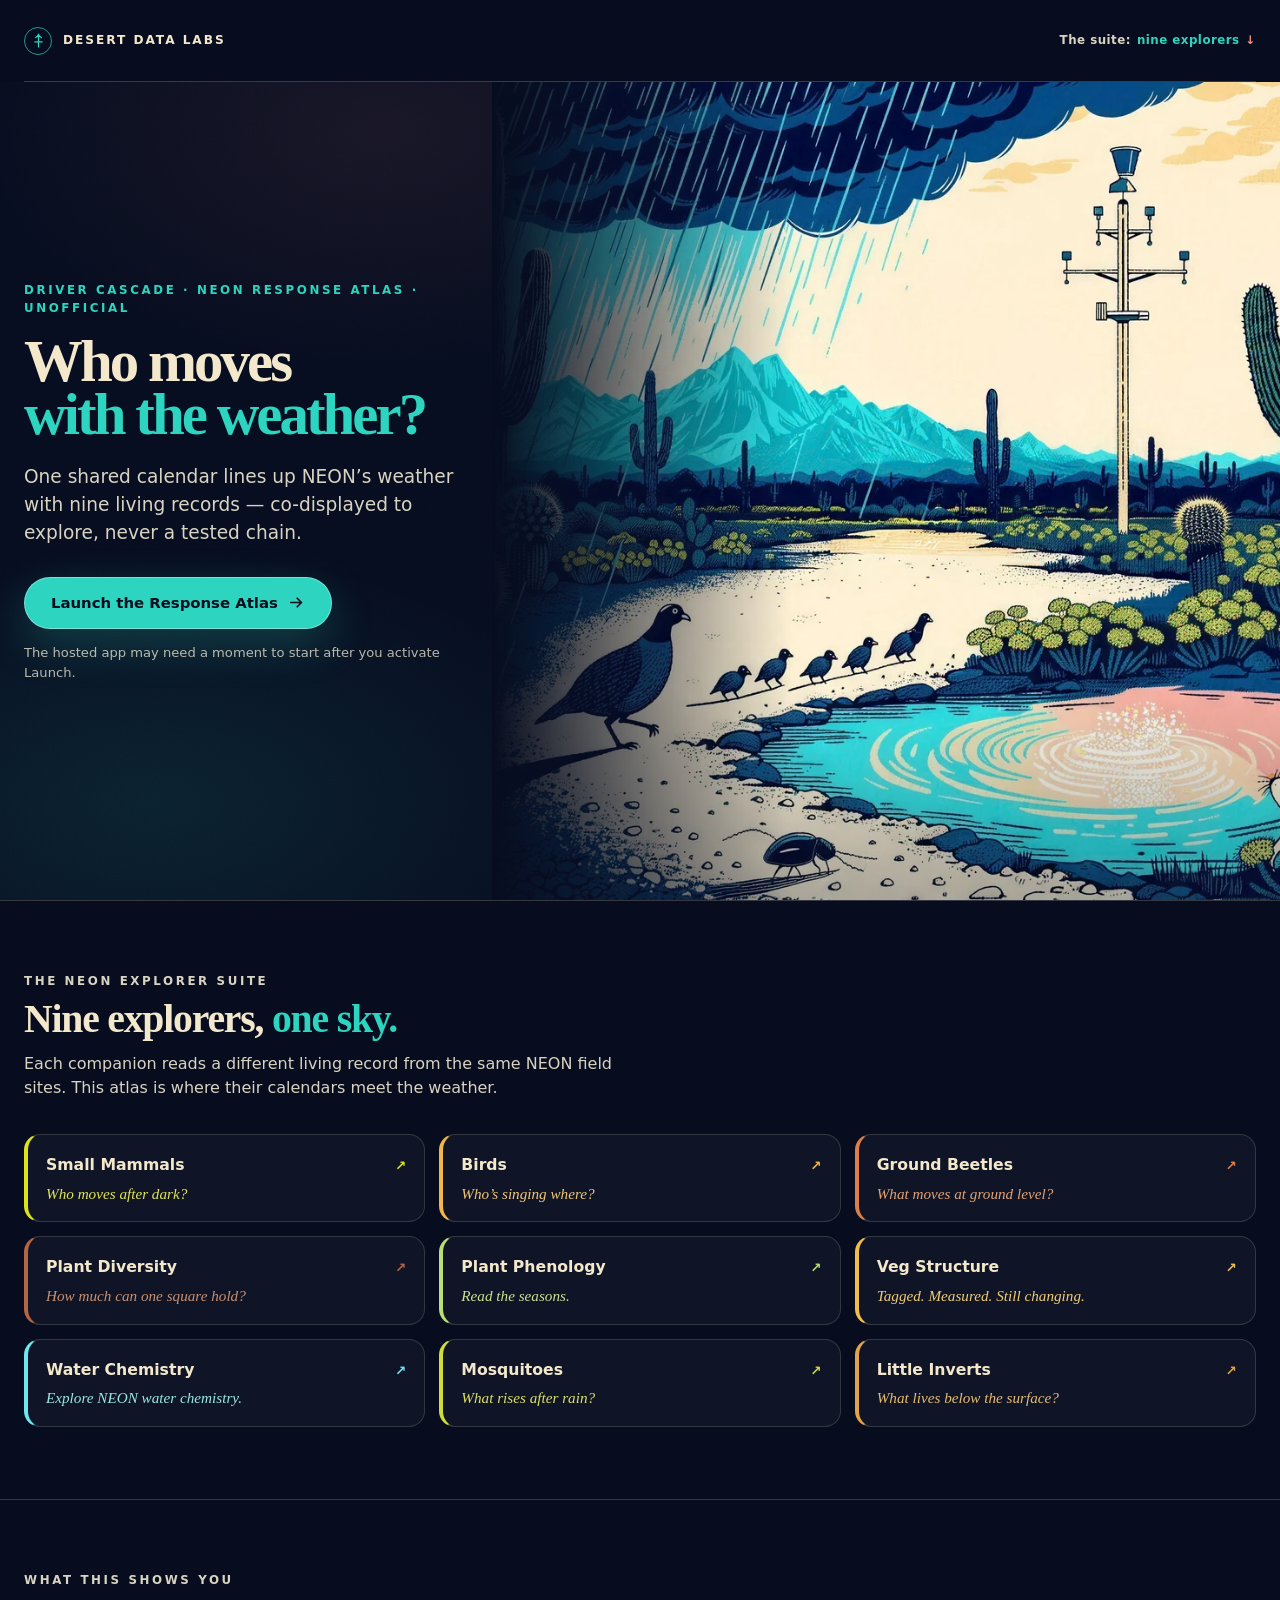
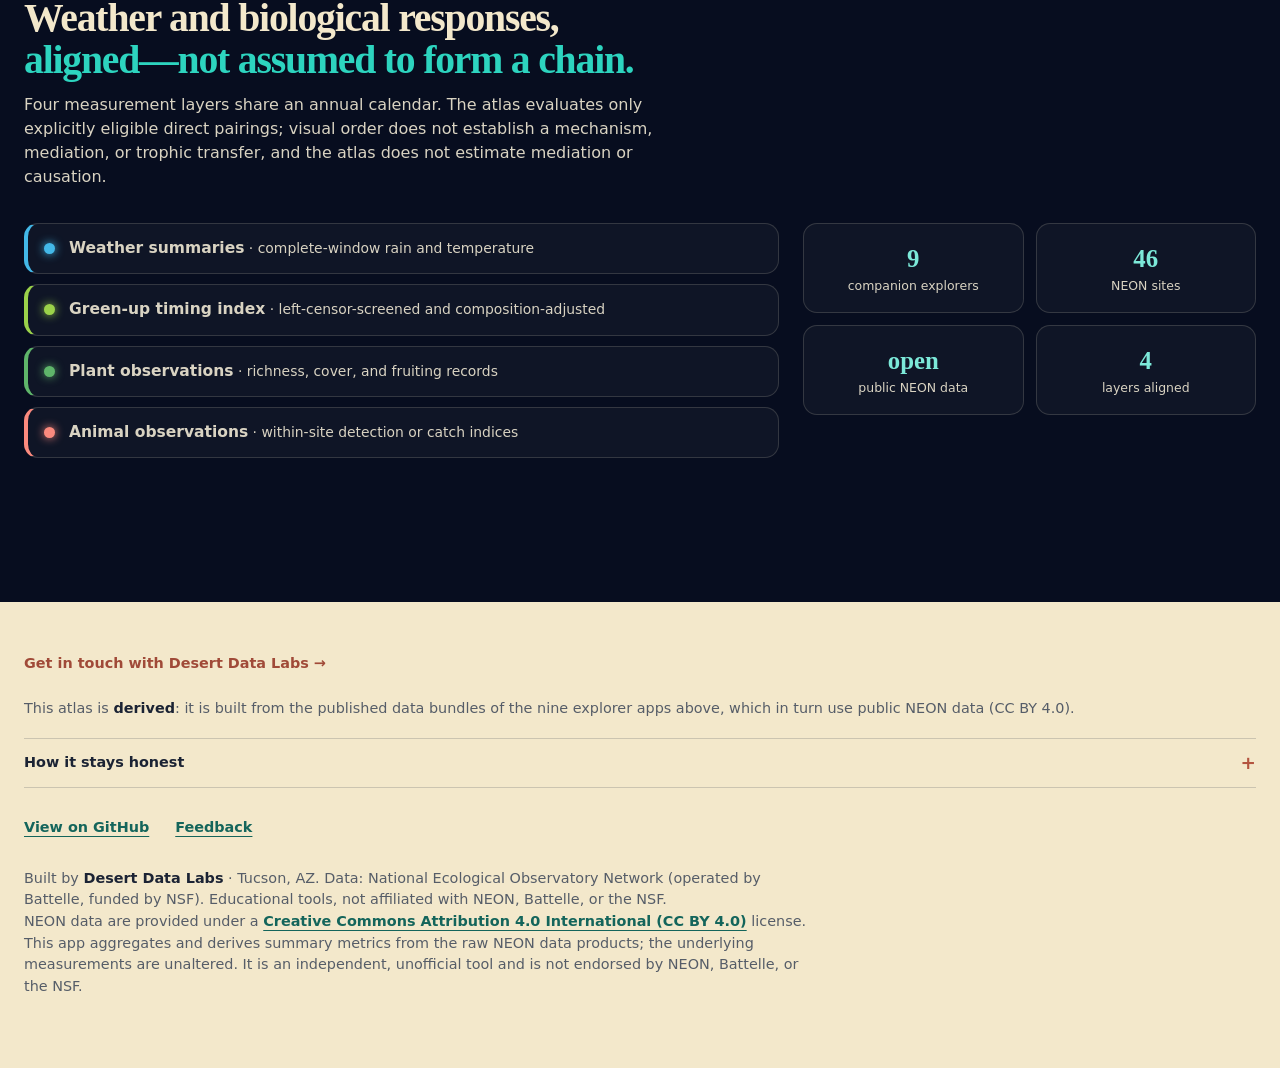
==== docs/index.html @ 60e5a397 "feat: redesign Driver cover in the suite living-poster language The 2026-08-06 suite pass moved all " ====
<!DOCTYPE html>
<html lang="en">

<head>
  <meta charset="utf-8" />
  <meta name="viewport" content="width=device-width, initial-scale=1, viewport-fit=cover" />
  <title>NEON Cross-Product Response Atlas · Desert Data Labs</title>
  <meta name="description"
    content="Align climate and biological records at NEON sites, inspect coverage and uncertainty, and screen selected build-locked direct associations. The displayed layers are not a tested trophic chain." />
  <meta name="theme-color" content="#070d1f" />
  <link rel="canonical" href="https://tgilbert14.github.io/NEON-Driver-Cascade/" />
  <link rel="icon"
    href="data:image/svg+xml,%3Csvg xmlns='http://www.w3.org/2000/svg' viewBox='0 0 64 64'%3E%3Crect width='64' height='64' rx='14' fill='%23070d1f'/%3E%3Cg fill='none' stroke='%232dd4bf' stroke-width='4.6' stroke-linecap='round' stroke-linejoin='round'%3E%3Cpath d='M32 12v40'/%3E%3Cpath d='M22 25l10-10 10 10'/%3E%3Cpath d='M19 41h26'/%3E%3C/g%3E%3C/svg%3E" />

  <meta property="og:type" content="website" />
  <meta property="og:url" content="https://tgilbert14.github.io/NEON-Driver-Cascade/" />
  <meta property="og:title" content="NEON Cross-Product Response Atlas · Desert Data Labs" />
  <meta property="og:description"
    content="Align climate and biological records at NEON sites and screen selected direct associations with explicit coverage, uncertainty, and sensitivity checks. The layers are not a tested chain." />
  <meta property="og:image" content="https://tgilbert14.github.io/NEON-Driver-Cascade/assets/cascade-og.png" />
  <meta property="og:image:secure_url" content="https://tgilbert14.github.io/NEON-Driver-Cascade/assets/cascade-og.png" />
  <meta property="og:image:type" content="image/png" />
  <meta property="og:image:width" content="1200" />
  <meta property="og:image:height" content="630" />
  <meta property="og:image:alt"
    content="Vintage screen-print of a desert monsoon: storm and rain on the left, quail at a fresh rain pool beneath saguaros and a research instrument tower on the right." />
  <meta name="twitter:card" content="summary_large_image" />
  <meta name="twitter:title" content="NEON Cross-Product Response Atlas · Desert Data Labs" />
  <meta name="twitter:description"
    content="Align NEON climate and biological records and inspect selected direct associations. The displayed layers are not a tested trophic chain." />
  <meta name="twitter:image" content="https://tgilbert14.github.io/NEON-Driver-Cascade/assets/cascade-og.png" />
  <meta name="twitter:image:alt"
    content="Vintage screen-print of a desert monsoon: storm and rain on the left, quail at a fresh rain pool beneath saguaros and a research instrument tower on the right." />

  <link rel="preload" as="image" type="image/webp"
    imagesrcset="assets/cascade-living-poster-840.webp 840w, assets/cascade-living-poster.webp 1672w"
    imagesizes="(max-width: 700px) 100vw, 66vw" fetchpriority="high" />

  <style>
    :root {
      --night: #070d1f;
      --teal: #2dd4bf;
      --teal-soft: #7ce9d9;
      --ember: #fb8a7e;
      --paper: #f3e8cb;
      --paper-dim: #d9d3c2;
      --ink: #1b2334;
      --ink-dim: #565d68;
      --line: rgba(243, 232, 203, .2);
      --serif: "Iowan Old Style", "Palatino Linotype", "Book Antiqua", Palatino, Georgia, serif;
      --sans: Aptos, Inter, "Segoe UI", ui-sans-serif, system-ui, -apple-system, BlinkMacSystemFont, sans-serif;
    }

    * { box-sizing: border-box }
    html { background: var(--night); scroll-behavior: smooth }
    body {
      margin: 0; background: var(--night); color: var(--paper);
      font-family: var(--sans); line-height: 1.5; -webkit-font-smoothing: antialiased;
      /* load-bearing: clips the poster art's negative-margin bleed and the mobile
         100vw full-bleed (which can overshoot by the scrollbar width) */
      overflow-x: hidden;
    }
    a { color: inherit }
    img { max-width: 100% }

    .skip-link {
      position: fixed; left: 50%; top: -96px; transform: translateX(-50%); z-index: 100;
      display: inline-flex; align-items: center; min-height: 44px; padding: 0 22px;
      border-radius: 999px; background: var(--paper); color: var(--night);
      font-weight: 850; text-decoration: none; transition: top .18s ease;
    }
    .skip-link:focus { top: 12px; outline: 3px solid var(--teal); outline-offset: 3px }

    .measure { width: min(1440px, calc(100% - 48px)); margin: 0 auto }

    /* ---------- top bar ---------- */
    .topline {
      display: flex; align-items: center; justify-content: space-between; gap: 16px;
      min-height: 82px; border-bottom: 1px solid var(--line);
    }
    .brand { display: inline-flex; align-items: center; gap: 11px; text-decoration: none }
    .brand-mark {
      display: grid; place-items: center; width: 28px; height: 28px; border-radius: 50%;
      border: 1px solid rgba(45, 212, 191, .68); color: var(--teal);
    }
    .brand-mark svg { width: 17px; height: 17px }
    .brand b {
      font-size: .76rem; font-weight: 850; letter-spacing: .16em;
      text-transform: uppercase; color: var(--paper);
    }
    .suite-jump {
      display: inline-flex; align-items: center; gap: 6px; min-height: 44px;
      font-size: .74rem; font-weight: 700; letter-spacing: .04em;
      color: var(--paper-dim); text-decoration: none;
    }
    .suite-jump strong { color: var(--teal); font-weight: 850 }
    .suite-jump .arr { color: var(--ember) }
    .suite-jump:hover strong { color: var(--teal-soft) }

    /* ---------- poster hero ---------- */
    .poster { position: relative; isolation: isolate }
    .poster::before {
      content: ""; position: absolute; inset: 0; z-index: -2; pointer-events: none;
      background:
        radial-gradient(52% 44% at 12% 88%, rgba(45, 212, 191, .1), transparent 70%),
        radial-gradient(44% 40% at 30% 6%, rgba(251, 138, 126, .07), transparent 72%),
        var(--night);
    }
    .poster::after {
      content: ""; position: absolute; inset: 0; z-index: -1; pointer-events: none;
      opacity: .16; mix-blend-mode: soft-light;
      background-image: url("data:image/svg+xml,%3Csvg xmlns='http://www.w3.org/2000/svg' width='240' height='240'%3E%3Cfilter id='g'%3E%3CfeTurbulence type='fractalNoise' baseFrequency='.9' numOctaves='2'/%3E%3C/filter%3E%3Crect width='240' height='240' filter='url(%23g)'/%3E%3C/svg%3E");
    }
    .poster-grid {
      display: grid; grid-template-columns: minmax(340px, .82fr) minmax(0, 1.34fr);
      align-items: center; min-height: calc(100vh - 82px); min-height: calc(100svh - 82px);
    }
    .poster-copy {
      position: relative; z-index: 1;
      max-width: 560px; padding: 54px max(20px, 2vw) 72px 0;
    }
    .kicker {
      margin: 0 0 18px; font-size: .74rem; font-weight: 800; letter-spacing: .22em;
      text-transform: uppercase; color: var(--teal);
    }
    h1 {
      margin: 0 0 22px; font-family: var(--serif); font-weight: 700;
      font-size: clamp(2.9rem, 4.6vw, 4.35rem); line-height: .9; letter-spacing: -.05em;
      color: var(--paper);
    }
    h1 span, h1 em { display: block }
    h1 em { font-style: normal; font-weight: 600; color: var(--teal) }
    .lead {
      margin: 0 0 30px; max-width: 40ch; font-size: clamp(1.02rem, 1.5vw, 1.16rem);
      color: var(--paper-dim);
    }
    .button {
      display: inline-flex; align-items: center; gap: 10px; min-height: 52px; padding: 0 26px;
      border-radius: 999px; background: var(--teal); color: var(--night);
      font-size: .93rem; font-weight: 850; text-decoration: none;
      border: 1px solid rgba(255, 255, 255, .34);
      box-shadow: 0 15px 44px rgba(45, 212, 191, .22);
      transition: background .2s ease, box-shadow .2s ease, transform .2s ease;
    }
    .button:hover {
      background: var(--teal-soft); transform: translateY(-2px);
      box-shadow: 0 19px 52px rgba(45, 212, 191, .3);
    }
    .button svg { width: 17px; height: 17px }
    .warm { margin: 14px 0 0; font-size: .82rem; color: var(--paper-dim); opacity: .85 }

    .poster-art {
      position: relative; align-self: stretch;
      /* bleed to the true viewport edge: the gutter is max(24px, (100vw - 1440px)/2) */
      margin: 0 min(-24px, calc((1440px - 100vw) / 2)) 0 0;
    }
    .poster-art img {
      display: block; width: 100%; height: 100%;
      min-height: calc(100vh - 82px); min-height: calc(100svh - 82px);
      object-fit: cover; object-position: 63% 50%;
      filter: saturate(.98) contrast(1.03);
    }
    .poster-art::before {
      content: ""; position: absolute; inset: 0; z-index: 1; pointer-events: none;
      background:
        linear-gradient(90deg, var(--night) 0%, rgba(7, 13, 31, .74) 10%, transparent 38%),
        linear-gradient(0deg, rgba(7, 13, 31, .34), transparent 26%);
    }

    /* ---------- shared section chrome ---------- */
    .band { padding: 72px 0 }
    .band-head { max-width: 700px; margin-bottom: 34px }
    h2 {
      margin: .45rem 0 12px; font-family: var(--serif); font-weight: 700;
      font-size: clamp(1.7rem, 3.1vw, 2.5rem); line-height: 1.06; letter-spacing: -.03em;
      text-wrap: balance;
    }
    h2 em { font-style: normal; color: var(--teal) }
    .band-head p { margin: 0; color: var(--paper-dim); max-width: 62ch }

    /* ---------- the nine explorers ---------- */
    .suite { border-top: 1px solid var(--line) }
    .suite-grid {
      list-style: none; margin: 0; padding: 0;
      display: grid; grid-template-columns: repeat(3, 1fr); gap: 14px;
    }
    @media (max-width: 900px) {
      .suite-grid { grid-template-columns: repeat(2, 1fr) }
      .suite-grid li:last-child { grid-column: 1 / -1 }
    }
    @media (max-width: 560px) {
      .suite-grid { grid-template-columns: 1fr }
      .suite-grid li:last-child { grid-column: auto }
    }
    .exp {
      position: relative; display: flex; flex-direction: column; gap: 6px; min-height: 44px;
      padding: 18px 18px 16px; border-radius: 16px; text-decoration: none;
      background: rgba(255, 255, 255, .035);
      border: 1px solid rgba(243, 232, 203, .16); border-left: 4px solid var(--hc);
      transition: transform .2s ease, border-color .2s ease, background .2s ease;
    }
    .exp:hover { transform: translateY(-2px); border-color: var(--hc); background: rgba(255, 255, 255, .06) }
    .exp .name {
      display: flex; align-items: baseline; justify-content: space-between; gap: 8px;
      font-weight: 800; font-size: .98rem; color: var(--paper);
    }
    .exp .name .arr { color: var(--hc); font-size: .85em }
    .exp .ask { font-family: var(--serif); font-style: italic; font-size: .95rem; color: var(--paper-dim) }
    @supports (color: color-mix(in srgb, red 50%, white)) {
      .exp .ask { color: color-mix(in srgb, var(--hc) 68%, #f3e8cb) }
    }

    /* ---------- aligned layers ---------- */
    .layers { border-top: 1px solid var(--line) }
    .layers-cols {
      display: grid; grid-template-columns: minmax(0, 1.25fr) minmax(260px, .75fr);
      gap: 24px; align-items: start;
    }
    @media (max-width: 900px) { .layers-cols { grid-template-columns: 1fr } }
    .flow { display: grid; gap: 10px }
    .rung {
      display: flex; align-items: center; gap: 14px; min-height: 44px; padding: 13px 16px;
      border-radius: 14px; background: rgba(255, 255, 255, .035);
      border: 1px solid rgba(243, 232, 203, .16); border-left: 4px solid var(--lc);
    }
    .rung .dot {
      flex: 0 0 auto; width: 11px; height: 11px; border-radius: 50%;
      background: var(--lc); box-shadow: 0 0 10px var(--lc);
    }
    .rung b { font-size: .97rem } .rung span { color: var(--paper-dim); font-size: .87rem }
    /* canonical layer hues from the deployed atlas — keep in sync with the app */
    .r1 { --lc: #43b8e8 } .r2 { --lc: #9bd24a } .r3 { --lc: #5fb56a } .r4 { --lc: #fb8a7e }

    .stats { display: grid; grid-template-columns: repeat(2, 1fr); gap: 12px }
    .stat {
      padding: 16px 12px; text-align: center; border-radius: 14px;
      background: rgba(255, 255, 255, .035); border: 1px solid rgba(243, 232, 203, .16);
    }
    .stat .n { font-family: var(--serif); font-weight: 700; font-size: 1.55rem; color: var(--teal-soft) }
    .stat .l { font-size: .78rem; color: var(--paper-dim) }

    /* ---------- paper footer ---------- */
    .paper-foot { margin-top: 72px; background: var(--paper); color: var(--ink-dim); font-size: .9rem }
    .paper-foot .measure { padding: 40px 0 56px }
    .paper-foot b, .paper-foot strong { color: var(--ink) }
    .paper-foot a { color: #14655b; font-weight: 750; text-underline-offset: 4px }
    .paper-foot a.foot-cta {
      display: inline-flex; align-items: center; min-height: 44px; margin-bottom: 6px;
      font-weight: 800; text-decoration: none; color: #a04a38;
    }
    .honesty { margin: 18px 0; border-top: 1px solid rgba(27, 35, 52, .18); border-bottom: 1px solid rgba(27, 35, 52, .18) }
    .honesty summary {
      display: flex; align-items: center; justify-content: space-between; gap: 1rem;
      min-height: 48px; padding: 6px 0; cursor: pointer; list-style: none;
      font-weight: 850; color: var(--ink);
    }
    .honesty summary::-webkit-details-marker { display: none }
    .honesty summary::after { content: "+"; font-weight: 800; font-size: 1.15rem; color: #b3543f }
    .honesty[open] summary::after { content: "\2212" }
    .honesty .hbody { padding: 0 0 16px; max-width: 76ch }
    .foot-links { display: flex; flex-wrap: wrap; gap: 8px 26px; margin: 14px 0 18px }
    .foot-links a { display: inline-flex; align-items: center; min-height: 44px }
    .colophon { max-width: 86ch }
    .colophon a { display: inline-block; padding-block: 10px; margin-block: -10px }

    /* ---------- focus ---------- */
    :is(a, summary, .button):focus-visible { outline: 3px solid var(--teal); outline-offset: 4px }
    .paper-foot :is(a, summary):focus-visible { outline-color: var(--ink) }

    /* ---------- responsive ---------- */
    @media (max-width: 960px) {
      .poster-grid { display: flex; flex-direction: column; min-height: 0 }
      .poster-art { order: -1; width: 100vw; margin: 0 0 0 calc(50% - 50vw) }
      .poster-art img { min-height: 0; height: 44vh; height: 44svh; object-position: 62% 56% }
      .poster-art::before {
        background: linear-gradient(0deg, var(--night) 0%, rgba(7, 13, 31, .5) 14%, transparent 44%);
        top: auto; height: 62%; bottom: 0;
      }
      .poster-copy { padding: 6px 0 54px; max-width: none }
      h1 { font-size: clamp(2.8rem, 8.5vw, 4.4rem) }
      .band { padding: 54px 0 }
    }
    @media (max-width: 700px) {
      .jump-pre { display: none }
      h1 { font-size: clamp(2.8rem, 12.5vw, 3.9rem) }
      .button { width: 100%; justify-content: center }
    }
    @media (max-width: 420px) and (max-height: 860px) {
      .poster-art img { height: 36vh; height: 36svh }
      h1 { font-size: clamp(2.4rem, 12.5vw, 3rem) }
    }
    @media (max-width: 340px) { h1 { font-size: 2.25rem } }

    @media (prefers-reduced-motion: reduce) {
      html { scroll-behavior: auto }
      *, *::before, *::after { transition-duration: .01ms !important; animation-duration: .01ms !important }
      .button:hover, .exp:hover { transform: none }
    }
    @media (prefers-contrast: more) {
      .lead, .warm, .band-head p { color: var(--paper) }
      .paper-foot { color: #39404d }
      .paper-foot a.foot-cta { color: #7c3626 }
    }
    @media (forced-colors: active) {
      .button, .exp, .rung, .stat, .brand-mark { border: 2px solid ButtonText; forced-color-adjust: auto }
    }
  </style>
</head>

<body>
  <a class="skip-link" href="#main">Skip to the atlas</a>

  <header class="measure topline">
    <span class="brand">
      <span class="brand-mark" aria-hidden="true">
        <svg viewBox="0 0 24 24" fill="none" stroke="currentColor" stroke-width="1.8" stroke-linecap="round"
          stroke-linejoin="round">
          <path d="M12 3v18M8 8l4-4 4 4M7 14h10" />
        </svg>
      </span>
      <b>Desert Data Labs</b>
    </span>
    <a class="suite-jump" href="#suite"><span class="jump-pre">The suite:</span> <strong>nine explorers</strong>
      <span class="arr" aria-hidden="true">&darr;</span></a>
  </header>

  <main id="main" tabindex="-1">
    <section class="poster">
      <div class="measure poster-grid">
        <div class="poster-copy">
          <p class="kicker">Driver Cascade &middot; NEON Response Atlas &middot; unofficial</p>
          <h1 aria-label="Who moves with the weather?"><span>Who moves</span> <em>with the weather?</em></h1>
          <p class="lead">One shared calendar lines up NEON&rsquo;s weather with nine living records &mdash;
            co-displayed to explore, never a tested chain.</p>
          <a class="button" href="https://019ee1cf-a484-44eb-a181-cd495df24b3b.share.connect.posit.cloud/">
            Launch the Response Atlas
            <svg viewBox="0 0 24 24" fill="none" stroke="currentColor" stroke-width="2.4" stroke-linecap="round"
              stroke-linejoin="round" aria-hidden="true">
              <path d="M4 12h15M13 6l6 6-6 6" />
            </svg>
          </a>
          <p class="warm">The hosted app may need a moment to start after you activate Launch.</p>
        </div>
        <figure class="poster-art">
          <picture>
            <source type="image/webp"
              srcset="assets/cascade-living-poster-840.webp 840w, assets/cascade-living-poster.webp 1672w"
              sizes="(max-width: 700px) 100vw, 66vw" />
            <img src="assets/cascade-living-poster.png" width="1672" height="941" fetchpriority="high"
              decoding="async"
              alt="Vintage screen-print of a desert monsoon: an indigo storm curtain drops teal rain on the left while a Gambel's quail leads its chicks along a wet wash toward a fresh rain pool where a small mouse waits, beneath saguaros and a slender weather-instrument mast in the returning cream-gold light." />
          </picture>
        </figure>
      </div>
    </section>

    <section class="suite band" id="suite" aria-label="The NEON Explorer Suite">
      <div class="measure">
        <div class="band-head">
          <p class="kicker">The NEON Explorer Suite</p>
          <h2>Nine explorers, <em>one sky.</em></h2>
          <p>Each companion reads a different living record from the same NEON field sites. This atlas is where their
            calendars meet the weather.</p>
        </div>
        <ul class="suite-grid">
          <li><a class="exp" style="--hc:#dce319" href="https://tgilbert14.github.io/NEON-Small-Mammal-Tracker-App/"
              aria-label="NEON Small Mammal Tracker"><span class="name">Small Mammals <span class="arr"
                  aria-hidden="true">&#8599;</span></span><span class="ask">Who moves after dark?</span></a></li>
          <li><a class="exp" style="--hc:#f2b64b" href="https://tgilbert14.github.io/NEON-Breeding-Birds/"
              aria-label="NEON Breeding Bird Explorer"><span class="name">Birds <span class="arr"
                  aria-hidden="true">&#8599;</span></span><span class="ask">Who&rsquo;s singing where?</span></a></li>
          <li><a class="exp" style="--hc:#dc7f49" href="https://tgilbert14.github.io/NEON-Ground-Beetle-Tracker/"
              aria-label="NEON Ground Beetle Tracker"><span class="name">Ground Beetles <span class="arr"
                  aria-hidden="true">&#8599;</span></span><span class="ask">What moves at ground level?</span></a></li>
          <li><a class="exp" style="--hc:#b56545" href="https://tgilbert14.github.io/NEON-Plant-Diversity/"
              aria-label="NEON Plant Diversity Explorer"><span class="name">Plant Diversity <span class="arr"
                  aria-hidden="true">&#8599;</span></span><span class="ask">How much can one square hold?</span></a>
          </li>
          <li><a class="exp" style="--hc:#b9de75" href="https://tgilbert14.github.io/NEON-Plant-Phenology-Explorer/"
              aria-label="NEON Plant Phenology Explorer"><span class="name">Plant Phenology <span class="arr"
                  aria-hidden="true">&#8599;</span></span><span class="ask">Read the seasons.</span></a></li>
          <li><a class="exp" style="--hc:#f0bd4f"
              href="https://tgilbert14.github.io/NEON-Vegetation-Structure-Explorer/"
              aria-label="NEON Vegetation Structure Explorer"><span class="name">Veg Structure <span class="arr"
                  aria-hidden="true">&#8599;</span></span><span class="ask">Tagged. Measured. Still changing.</span></a>
          </li>
          <li><a class="exp" style="--hc:#6ee6f0"
              href="https://tgilbert14.github.io/NEON-WaterChemistry-Analyte-Viewer-App/"
              aria-label="NEON Water Chemistry Analyte Viewer"><span class="name">Water Chemistry <span class="arr"
                  aria-hidden="true">&#8599;</span></span><span class="ask">Explore NEON water chemistry.</span></a>
          </li>
          <li><a class="exp" style="--hc:#d0dc39" href="https://tgilbert14.github.io/NEON-Mosquito-Pulse/"
              aria-label="NEON Mosquito Pulse"><span class="name">Mosquitoes <span class="arr"
                  aria-hidden="true">&#8599;</span></span><span class="ask">What rises after rain?</span></a></li>
          <li><a class="exp" style="--hc:#e2a448" href="https://tgilbert14.github.io/NEON-My-Little-Inverts/"
              aria-label="NEON My Little Inverts"><span class="name">Little Inverts <span class="arr"
                  aria-hidden="true">&#8599;</span></span><span class="ask">What lives below the surface?</span></a>
          </li>
        </ul>
      </div>
    </section>

    <section class="layers band" aria-label="What the atlas aligns">
      <div class="measure">
        <div class="band-head">
          <p class="kicker">What this shows you</p>
          <h2>Weather and biological responses, <em>aligned&mdash;not assumed to form a chain.</em></h2>
          <p>Four measurement layers share an annual calendar. The atlas evaluates only explicitly eligible direct
            pairings; visual order does not establish a mechanism, mediation, or trophic transfer, and the atlas does
            not estimate mediation or causation.</p>
        </div>
        <div class="layers-cols">
        <div class="flow">
          <div class="rung r1"><span class="dot" aria-hidden="true"></span><span><b>Weather summaries</b> &middot;
              <span>complete-window rain and temperature</span></span></div>
          <div class="rung r2"><span class="dot" aria-hidden="true"></span><span><b>Green-up timing index</b> &middot;
              <span>left-censor-screened and composition-adjusted</span></span></div>
          <div class="rung r3"><span class="dot" aria-hidden="true"></span><span><b>Plant observations</b> &middot;
              <span>richness, cover, and fruiting records</span></span></div>
          <div class="rung r4"><span class="dot" aria-hidden="true"></span><span><b>Animal observations</b> &middot;
              <span>within-site detection or catch indices</span></span></div>
        </div>
        <div class="stats">
          <div class="stat"><div class="n">9</div><div class="l">companion explorers</div></div>
          <div class="stat"><div class="n">46</div><div class="l">NEON sites</div></div>
          <div class="stat"><div class="n">open</div><div class="l">public NEON data</div></div>
          <div class="stat"><div class="n">4</div><div class="l">layers aligned</div></div>
        </div>
        </div>
      </div>
    </section>
  </main>

  <footer class="paper-foot">
    <div class="measure">
      <a class="foot-cta" href="mailto:desertdatalabs@gmail.com?subject=NEON%20Explorer%20Suite">Get in touch with
        Desert Data Labs &rarr;</a>
      <p style="margin:6px 0 0">This atlas is <strong>derived</strong>: it is built from the published data bundles of
        the nine explorer apps above, which in turn use public NEON data (CC BY 4.0).</p>

      <details class="honesty">
        <summary>How it stays honest</summary>
        <div class="hbody">
          A short annual record can look patterned by chance. The atlas therefore requires minimum overlap,
          preserves missing calendar years, uses exact finite circular-shift diagnostics for eligible direct pairings,
          adjusts the pooled vote family, and reports trend, outcome-estimator, and spatial sensitivity checks.
          The primary pooled vote currently covers two temperature-to-green-up pairings; plant and animal rows
          remain descriptive context because the available products do not jointly supply defensible mediators,
          aligned response windows, and complete effort denominators. Settings are literature-motivated and locked
          in the published artifact, but this is retrospective exploratory work&mdash;not a preregistration&mdash;and
          the hypothesis family evolved while the data were being examined. The green-up index is refit over each
          full snapshot, so a refresh can revise historical values; downloadable definitions and hashes preserve
          every published version. <strong>This independent educational tool is not affiliated with NEON, Battelle,
            or the NSF.</strong>
        </div>
      </details>

      <div class="foot-links">
        <a href="https://github.com/tgilbert14/NEON-Driver-Cascade" target="_blank" rel="noopener">View on GitHub</a>
        <a href="mailto:desertdatalabs@gmail.com?subject=NEON%20Explorer%20Suite">Feedback</a>
      </div>

      <p class="colophon">Built by <strong>Desert Data Labs</strong> &middot; Tucson, AZ. Data: National Ecological
        Observatory Network (operated by Battelle, funded by NSF). Educational tools, not affiliated with NEON,
        Battelle, or the NSF.<br />
        NEON data are provided under a <a href="https://creativecommons.org/licenses/by/4.0/" target="_blank"
          rel="noopener">Creative Commons Attribution 4.0 International (CC BY 4.0)</a> license. This app aggregates
        and derives summary metrics from the raw NEON data products; the underlying measurements are unaltered. It is
        an independent, unofficial tool and is not endorsed by NEON, Battelle, or the NSF.</p>
    </div>
  </footer>
</body>

</html>
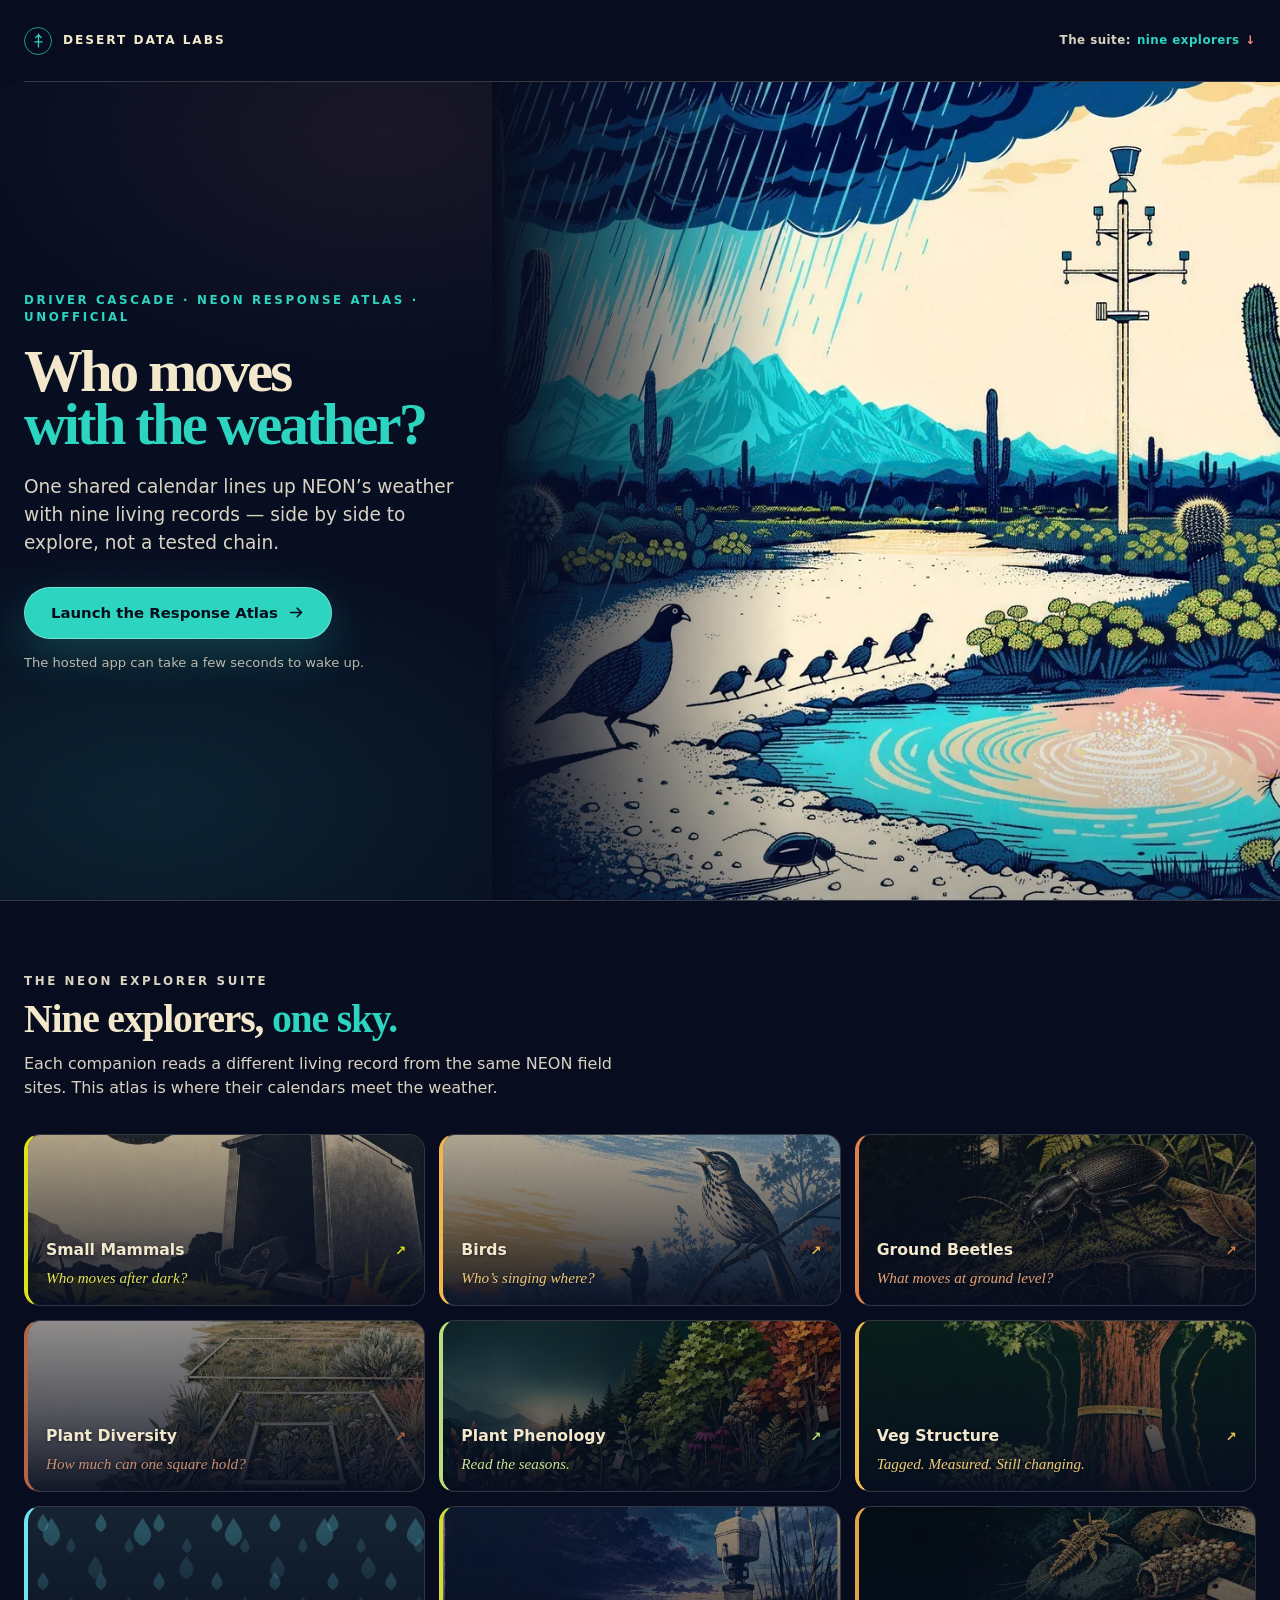
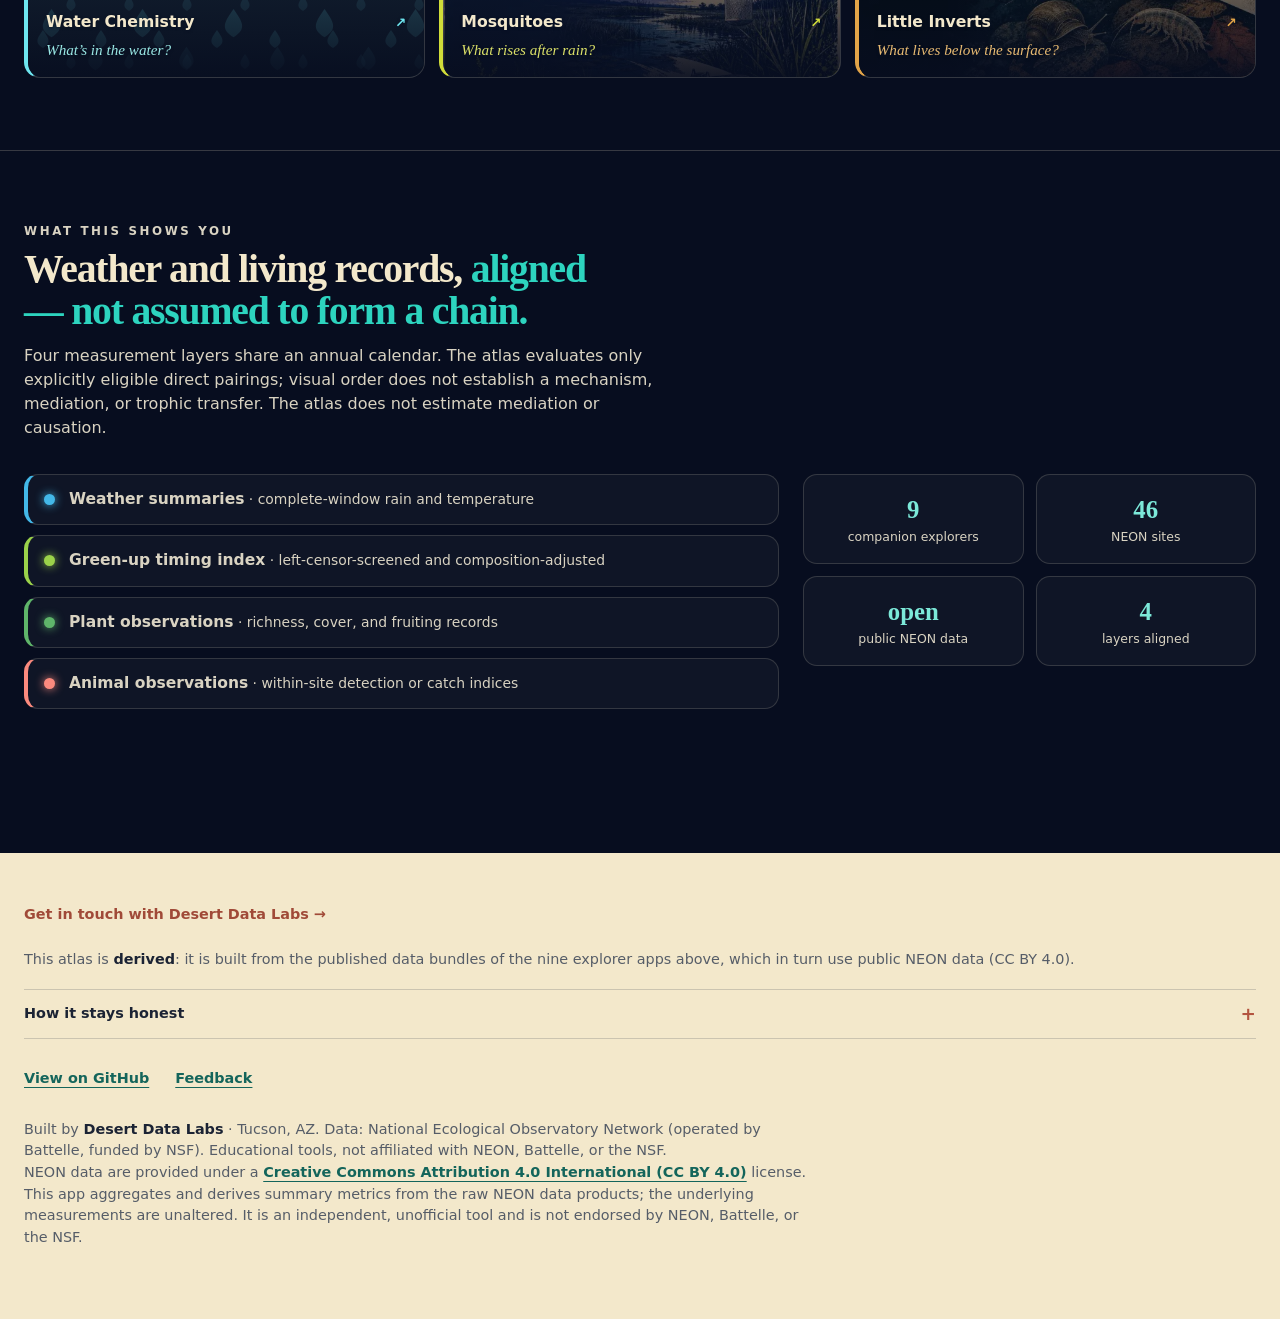
==== commit a4a8c71c: "feat: card art skins for the nine explorers + editorial wording pass Each explorer card now wears it" ====
--- a/docs/index.html
+++ b/docs/index.html
@@ -6,7 +6,7 @@
   <meta name="viewport" content="width=device-width, initial-scale=1, viewport-fit=cover" />
   <title>NEON Cross-Product Response Atlas · Desert Data Labs</title>
   <meta name="description"
-    content="Align climate and biological records at NEON sites, inspect coverage and uncertainty, and screen selected build-locked direct associations. The displayed layers are not a tested trophic chain." />
+    content="Who moves with the weather? One calendar lines up NEON's weather with nine living records and screens a small locked set of direct associations. The displayed layers are not a tested trophic chain." />
   <meta name="theme-color" content="#070d1f" />
   <link rel="canonical" href="https://tgilbert14.github.io/NEON-Driver-Cascade/" />
   <link rel="icon"
@@ -16,7 +16,7 @@
   <meta property="og:url" content="https://tgilbert14.github.io/NEON-Driver-Cascade/" />
   <meta property="og:title" content="NEON Cross-Product Response Atlas · Desert Data Labs" />
   <meta property="og:description"
-    content="Align climate and biological records at NEON sites and screen selected direct associations with explicit coverage, uncertainty, and sensitivity checks. The layers are not a tested chain." />
+    content="Who moves with the weather? NEON's weather and nine living records on one shared calendar, with coverage, uncertainty, and sensitivity checks in view. The layers are not a tested chain." />
   <meta property="og:image" content="https://tgilbert14.github.io/NEON-Driver-Cascade/assets/cascade-og.png" />
   <meta property="og:image:secure_url" content="https://tgilbert14.github.io/NEON-Driver-Cascade/assets/cascade-og.png" />
   <meta property="og:image:type" content="image/png" />
@@ -27,7 +27,7 @@
   <meta name="twitter:card" content="summary_large_image" />
   <meta name="twitter:title" content="NEON Cross-Product Response Atlas · Desert Data Labs" />
   <meta name="twitter:description"
-    content="Align NEON climate and biological records and inspect selected direct associations. The displayed layers are not a tested trophic chain." />
+    content="Who moves with the weather? NEON's weather and nine living records on one shared calendar. The displayed layers are not a tested trophic chain." />
   <meta name="twitter:image" content="https://tgilbert14.github.io/NEON-Driver-Cascade/assets/cascade-og.png" />
   <meta name="twitter:image:alt"
     content="Vintage screen-print of a desert monsoon: storm and rain on the left, quail at a fresh rain pool beneath saguaros and a research instrument tower on the right." />
@@ -193,19 +193,46 @@
       .suite-grid li:last-child { grid-column: auto }
     }
     .exp {
-      position: relative; display: flex; flex-direction: column; gap: 6px; min-height: 44px;
-      padding: 18px 18px 16px; border-radius: 16px; text-decoration: none;
+      position: relative; display: flex; flex-direction: column; justify-content: flex-end; gap: 6px;
+      min-height: 172px; padding: 68px 18px 15px; border-radius: 16px; text-decoration: none;
+      overflow: hidden; isolation: isolate;
       background: rgba(255, 255, 255, .035);
       border: 1px solid rgba(243, 232, 203, .16); border-left: 4px solid var(--hc);
-      transition: transform .2s ease, border-color .2s ease, background .2s ease;
-    }
-    .exp:hover { transform: translateY(-2px); border-color: var(--hc); background: rgba(255, 255, 255, .06) }
+      transition: transform .2s ease, border-color .2s ease, box-shadow .25s ease;
+    }
+    /* each card wears its own app's published cover art */
+    .exp .skin { position: absolute; inset: 0; z-index: -1; pointer-events: none }
+    .exp .skin img {
+      width: 100%; height: 100%; object-fit: cover; object-position: var(--pos, 50% 50%);
+      opacity: var(--dim, .78); filter: saturate(.95);
+      transition: opacity .25s ease, transform .45s ease;
+    }
+    .exp .skin::after {
+      content: ""; position: absolute; inset: 0;
+      background: linear-gradient(0deg, rgba(7, 13, 31, .92) 0%, rgba(7, 13, 31, .46) 48%, rgba(7, 13, 31, .08) 100%);
+    }
+    .skin-water {
+      background-color: rgba(110, 230, 240, .07);
+      background-image:
+        url("data:image/svg+xml,%3Csvg xmlns='http://www.w3.org/2000/svg' width='58' height='58'%3E%3Cpath d='M15 7c-5.5 8-9 12.5 0 18 9-5.5 5.5-10 0-18Z' fill='%236ee6f0' opacity='.3'/%3E%3Cpath d='M43 31c-4.5 6.5-7.5 10.5 0 15 7.5-4.5 4.5-8.5 0-15Z' fill='%236ee6f0' opacity='.18'/%3E%3C/svg%3E"),
+        url("data:image/svg+xml,%3Csvg xmlns='http://www.w3.org/2000/svg' width='58' height='58'%3E%3Cpath d='M15 7c-5.5 8-9 12.5 0 18 9-5.5 5.5-10 0-18Z' fill='%236ee6f0' opacity='.3'/%3E%3Cpath d='M43 31c-4.5 6.5-7.5 10.5 0 15 7.5-4.5 4.5-8.5 0-15Z' fill='%236ee6f0' opacity='.18'/%3E%3C/svg%3E");
+      background-size: 58px 58px, 91px 91px;
+    }
+    .exp:hover {
+      transform: translateY(-2px); border-color: var(--hc);
+      box-shadow: 0 12px 30px rgba(0, 0, 0, .45);
+    }
+    .exp:hover .skin img, .exp:focus-visible .skin img { opacity: .88; transform: scale(1.06) }
     .exp .name {
       display: flex; align-items: baseline; justify-content: space-between; gap: 8px;
       font-weight: 800; font-size: .98rem; color: var(--paper);
+      text-shadow: 0 1px 3px rgba(7, 13, 31, .6);
     }
     .exp .name .arr { color: var(--hc); font-size: .85em }
-    .exp .ask { font-family: var(--serif); font-style: italic; font-size: .95rem; color: var(--paper-dim) }
+    .exp .ask {
+      font-family: var(--serif); font-style: italic; font-size: .95rem; color: var(--paper-dim);
+      text-shadow: 0 1px 3px rgba(7, 13, 31, .6);
+    }
     @supports (color: color-mix(in srgb, red 50%, white)) {
       .exp .ask { color: color-mix(in srgb, var(--hc) 68%, #f3e8cb) }
     }
@@ -295,6 +322,7 @@
       html { scroll-behavior: auto }
       *, *::before, *::after { transition-duration: .01ms !important; animation-duration: .01ms !important }
       .button:hover, .exp:hover { transform: none }
+      .exp:hover .skin img, .exp:focus-visible .skin img { transform: none }
     }
     @media (prefers-contrast: more) {
       .lead, .warm, .band-head p { color: var(--paper) }
@@ -331,7 +359,7 @@
           <p class="kicker">Driver Cascade &middot; NEON Response Atlas &middot; unofficial</p>
           <h1 aria-label="Who moves with the weather?"><span>Who moves</span> <em>with the weather?</em></h1>
           <p class="lead">One shared calendar lines up NEON&rsquo;s weather with nine living records &mdash;
-            co-displayed to explore, never a tested chain.</p>
+            side by side to explore, not a tested chain.</p>
           <a class="button" href="https://019ee1cf-a484-44eb-a181-cd495df24b3b.share.connect.posit.cloud/">
             Launch the Response Atlas
             <svg viewBox="0 0 24 24" fill="none" stroke="currentColor" stroke-width="2.4" stroke-linecap="round"
@@ -339,7 +367,7 @@
               <path d="M4 12h15M13 6l6 6-6 6" />
             </svg>
           </a>
-          <p class="warm">The hosted app may need a moment to start after you activate Launch.</p>
+          <p class="warm">The hosted app can take a few seconds to wake up.</p>
         </div>
         <figure class="poster-art">
           <picture>
@@ -363,37 +391,37 @@
             calendars meet the weather.</p>
         </div>
         <ul class="suite-grid">
-          <li><a class="exp" style="--hc:#dce319" href="https://tgilbert14.github.io/NEON-Small-Mammal-Tracker-App/"
-              aria-label="NEON Small Mammal Tracker"><span class="name">Small Mammals <span class="arr"
+          <li><a class="exp" style="--hc:#dce319; --pos:18% 62%" href="https://tgilbert14.github.io/NEON-Small-Mammal-Tracker-App/"
+              aria-label="NEON Small Mammal Tracker"><span class="skin" aria-hidden="true"><img src="assets/covers/small-mammals.webp" alt="" loading="lazy" decoding="async" width="640" height="360" /></span><span class="name">Small Mammals <span class="arr"
                   aria-hidden="true">&#8599;</span></span><span class="ask">Who moves after dark?</span></a></li>
-          <li><a class="exp" style="--hc:#f2b64b" href="https://tgilbert14.github.io/NEON-Breeding-Birds/"
-              aria-label="NEON Breeding Bird Explorer"><span class="name">Birds <span class="arr"
+          <li><a class="exp" style="--hc:#f2b64b; --pos:72% 32%" href="https://tgilbert14.github.io/NEON-Breeding-Birds/"
+              aria-label="NEON Breeding Bird Explorer"><span class="skin" aria-hidden="true"><img src="assets/covers/birds.webp" alt="" loading="lazy" decoding="async" width="640" height="360" /></span><span class="name">Birds <span class="arr"
                   aria-hidden="true">&#8599;</span></span><span class="ask">Who&rsquo;s singing where?</span></a></li>
-          <li><a class="exp" style="--hc:#dc7f49" href="https://tgilbert14.github.io/NEON-Ground-Beetle-Tracker/"
-              aria-label="NEON Ground Beetle Tracker"><span class="name">Ground Beetles <span class="arr"
+          <li><a class="exp" style="--hc:#dc7f49; --pos:55% 40%" href="https://tgilbert14.github.io/NEON-Ground-Beetle-Tracker/"
+              aria-label="NEON Ground Beetle Tracker"><span class="skin" aria-hidden="true"><img src="assets/covers/ground-beetles.webp" alt="" loading="lazy" decoding="async" width="640" height="360" /></span><span class="name">Ground Beetles <span class="arr"
                   aria-hidden="true">&#8599;</span></span><span class="ask">What moves at ground level?</span></a></li>
-          <li><a class="exp" style="--hc:#b56545" href="https://tgilbert14.github.io/NEON-Plant-Diversity/"
-              aria-label="NEON Plant Diversity Explorer"><span class="name">Plant Diversity <span class="arr"
+          <li><a class="exp" style="--hc:#b56545; --pos:62% 78%; --dim:.62" href="https://tgilbert14.github.io/NEON-Plant-Diversity/"
+              aria-label="NEON Plant Diversity Explorer"><span class="skin" aria-hidden="true"><img src="assets/covers/plant-diversity.webp" alt="" loading="lazy" decoding="async" width="640" height="360" /></span><span class="name">Plant Diversity <span class="arr"
                   aria-hidden="true">&#8599;</span></span><span class="ask">How much can one square hold?</span></a>
           </li>
-          <li><a class="exp" style="--hc:#b9de75" href="https://tgilbert14.github.io/NEON-Plant-Phenology-Explorer/"
-              aria-label="NEON Plant Phenology Explorer"><span class="name">Plant Phenology <span class="arr"
+          <li><a class="exp" style="--hc:#b9de75; --pos:58% 55%" href="https://tgilbert14.github.io/NEON-Plant-Phenology-Explorer/"
+              aria-label="NEON Plant Phenology Explorer"><span class="skin" aria-hidden="true"><img src="assets/covers/plant-phenology.webp" alt="" loading="lazy" decoding="async" width="640" height="360" /></span><span class="name">Plant Phenology <span class="arr"
                   aria-hidden="true">&#8599;</span></span><span class="ask">Read the seasons.</span></a></li>
-          <li><a class="exp" style="--hc:#f0bd4f"
+          <li><a class="exp" style="--hc:#f0bd4f; --pos:50% 55%"
               href="https://tgilbert14.github.io/NEON-Vegetation-Structure-Explorer/"
-              aria-label="NEON Vegetation Structure Explorer"><span class="name">Veg Structure <span class="arr"
+              aria-label="NEON Vegetation Structure Explorer"><span class="skin" aria-hidden="true"><img src="assets/covers/veg-structure.webp" alt="" loading="lazy" decoding="async" width="640" height="360" /></span><span class="name">Veg Structure <span class="arr"
                   aria-hidden="true">&#8599;</span></span><span class="ask">Tagged. Measured. Still changing.</span></a>
           </li>
           <li><a class="exp" style="--hc:#6ee6f0"
               href="https://tgilbert14.github.io/NEON-WaterChemistry-Analyte-Viewer-App/"
-              aria-label="NEON Water Chemistry Analyte Viewer"><span class="name">Water Chemistry <span class="arr"
-                  aria-hidden="true">&#8599;</span></span><span class="ask">Explore NEON water chemistry.</span></a>
+              aria-label="NEON Water Chemistry Analyte Viewer"><span class="skin skin-water" aria-hidden="true"></span><span class="name">Water Chemistry <span class="arr"
+                  aria-hidden="true">&#8599;</span></span><span class="ask">What&rsquo;s in the water?</span></a>
           </li>
-          <li><a class="exp" style="--hc:#d0dc39" href="https://tgilbert14.github.io/NEON-Mosquito-Pulse/"
-              aria-label="NEON Mosquito Pulse"><span class="name">Mosquitoes <span class="arr"
+          <li><a class="exp" style="--hc:#d0dc39; --pos:68% 45%" href="https://tgilbert14.github.io/NEON-Mosquito-Pulse/"
+              aria-label="NEON Mosquito Pulse"><span class="skin" aria-hidden="true"><img src="assets/covers/mosquitoes.webp" alt="" loading="lazy" decoding="async" width="640" height="360" /></span><span class="name">Mosquitoes <span class="arr"
                   aria-hidden="true">&#8599;</span></span><span class="ask">What rises after rain?</span></a></li>
-          <li><a class="exp" style="--hc:#e2a448" href="https://tgilbert14.github.io/NEON-My-Little-Inverts/"
-              aria-label="NEON My Little Inverts"><span class="name">Little Inverts <span class="arr"
+          <li><a class="exp" style="--hc:#e2a448; --pos:75% 50%" href="https://tgilbert14.github.io/NEON-My-Little-Inverts/"
+              aria-label="NEON My Little Inverts"><span class="skin" aria-hidden="true"><img src="assets/covers/little-inverts.webp" alt="" loading="lazy" decoding="async" width="640" height="360" /></span><span class="name">Little Inverts <span class="arr"
                   aria-hidden="true">&#8599;</span></span><span class="ask">What lives below the surface?</span></a>
           </li>
         </ul>
@@ -404,10 +432,10 @@
       <div class="measure">
         <div class="band-head">
           <p class="kicker">What this shows you</p>
-          <h2>Weather and biological responses, <em>aligned&mdash;not assumed to form a chain.</em></h2>
+          <h2>Weather and living records, <em>aligned &mdash; not assumed to form a chain.</em></h2>
           <p>Four measurement layers share an annual calendar. The atlas evaluates only explicitly eligible direct
-            pairings; visual order does not establish a mechanism, mediation, or trophic transfer, and the atlas does
-            not estimate mediation or causation.</p>
+            pairings; visual order does not establish a mechanism, mediation, or trophic transfer. The atlas does not
+            estimate mediation or causation.</p>
         </div>
         <div class="layers-cols">
         <div class="flow">
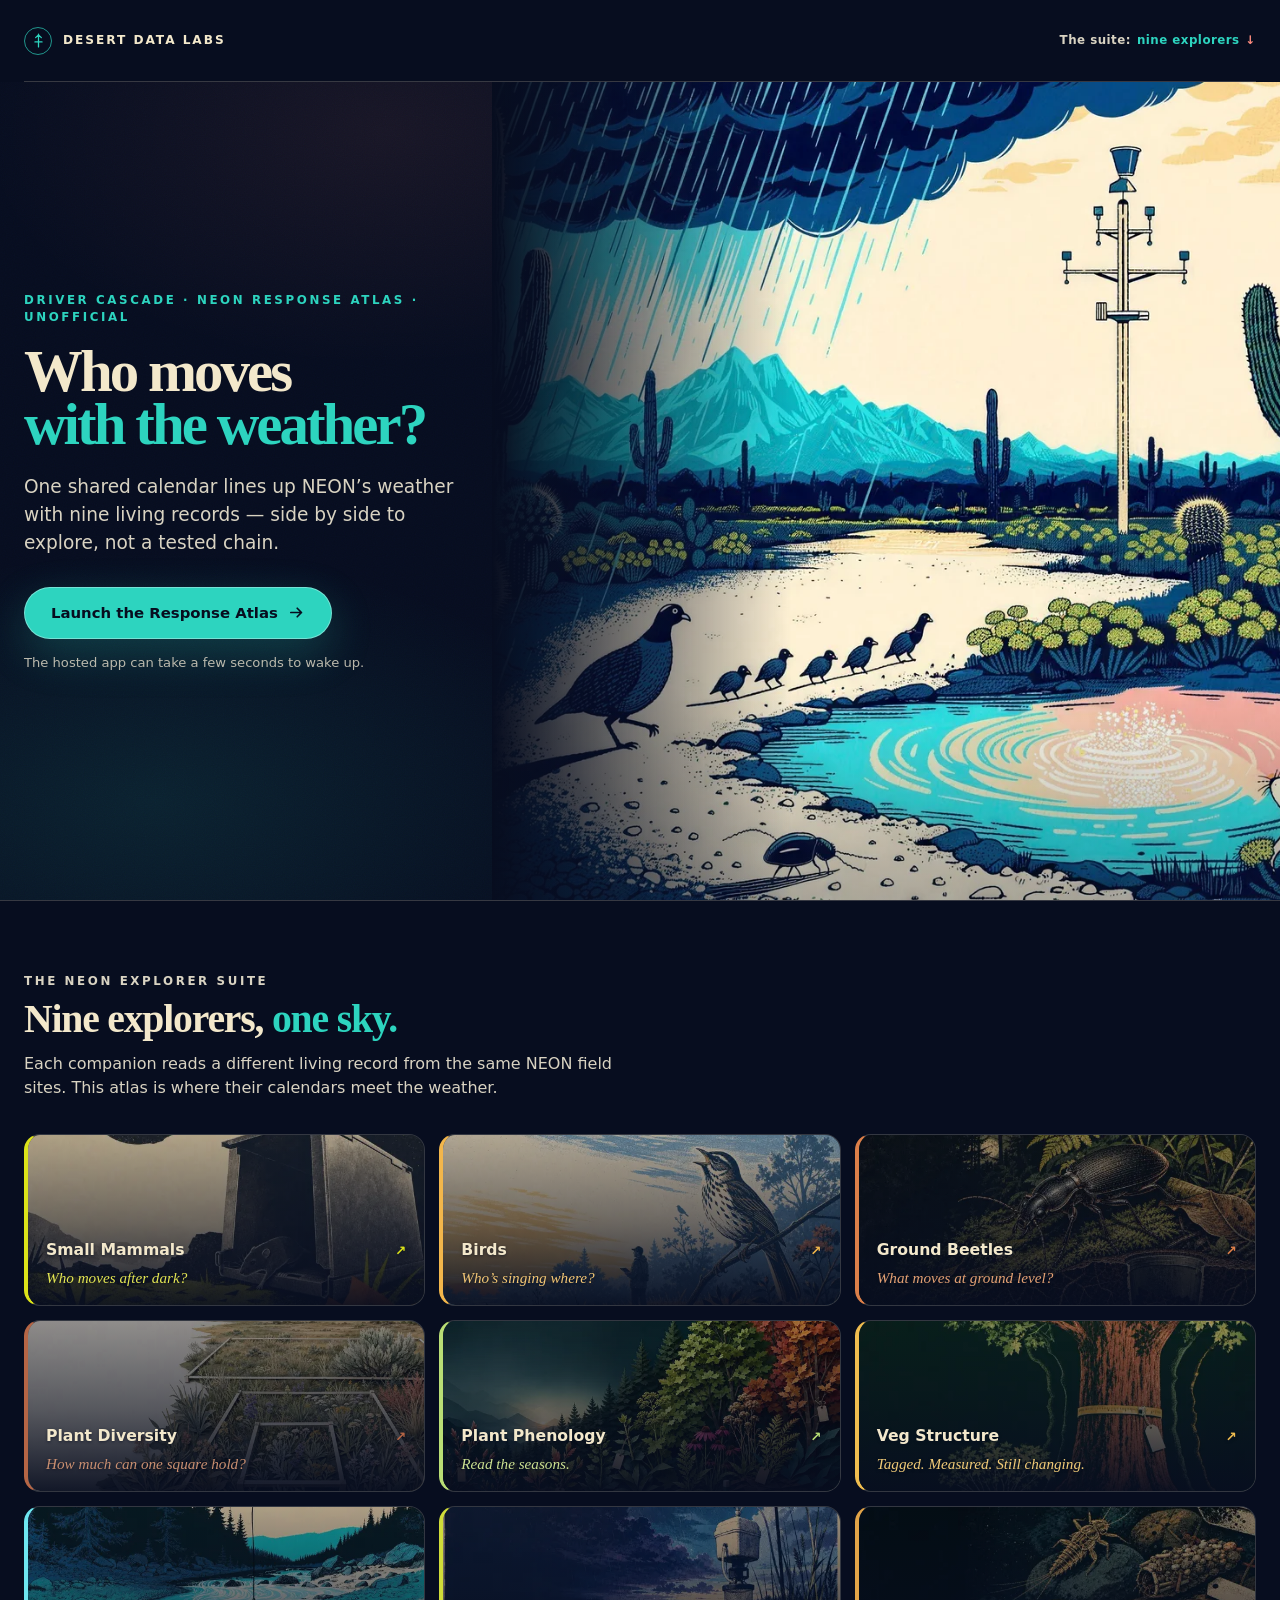
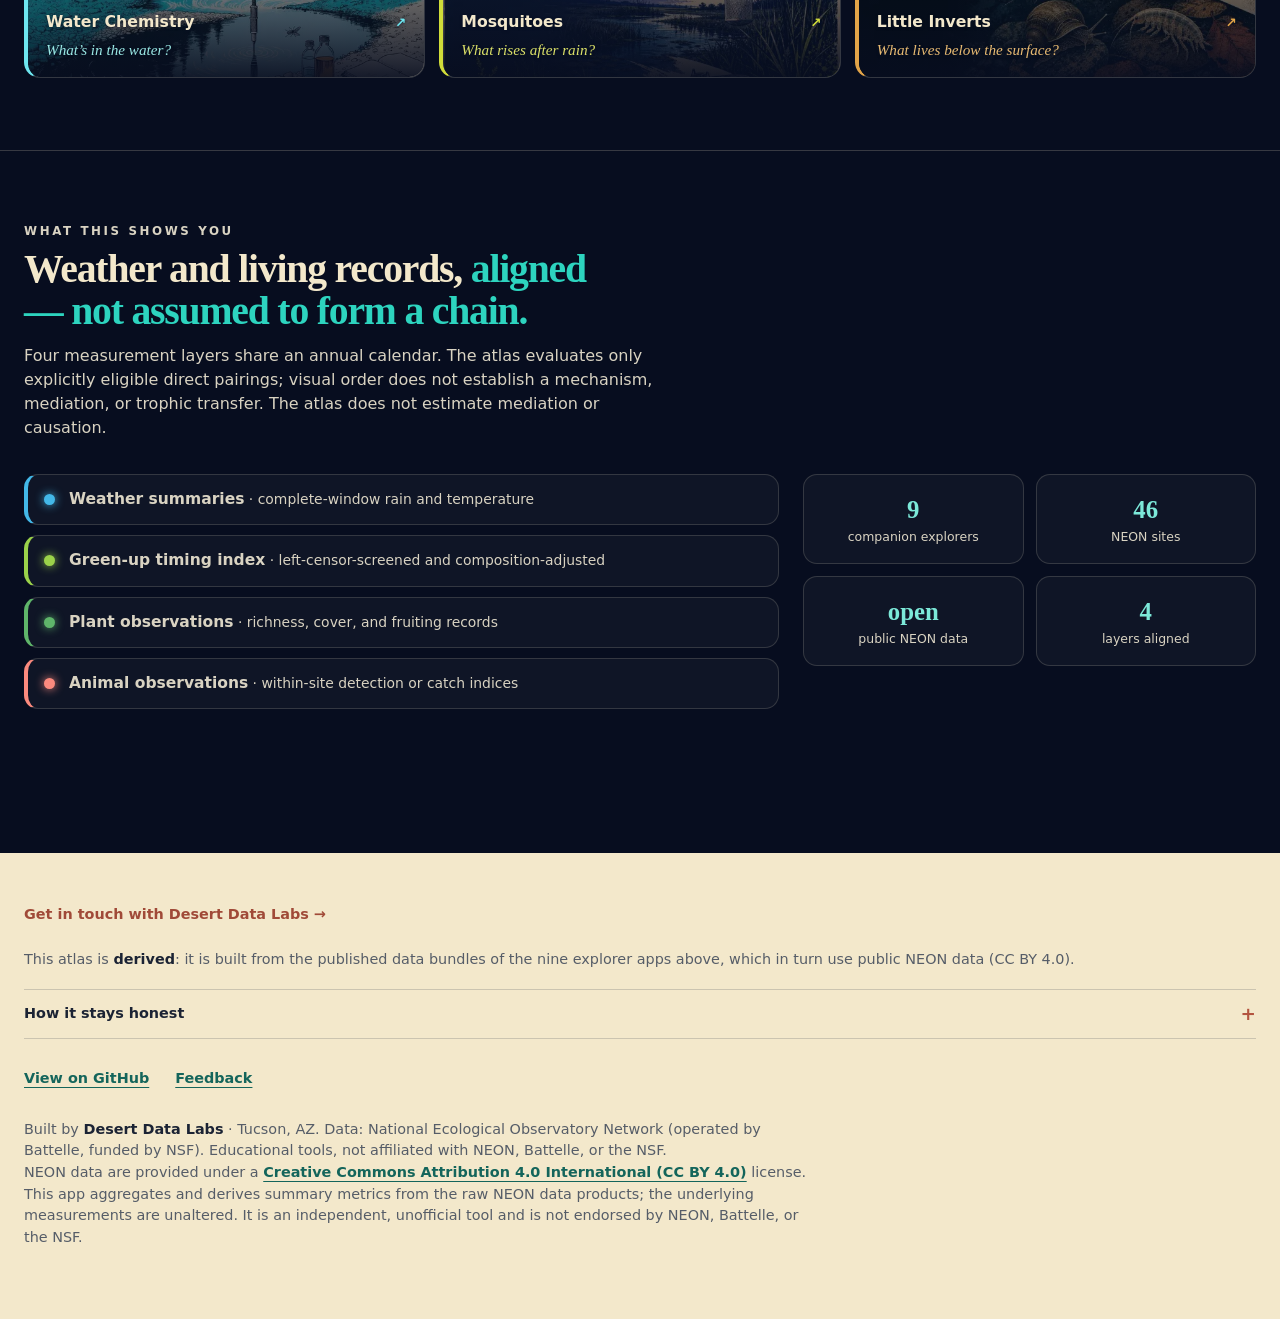
==== commit d8752393: "feat: Water hub card wears its new cover art + suite register addendum The Water Chemistry card in t" ====
--- a/docs/index.html
+++ b/docs/index.html
@@ -210,13 +210,6 @@
     .exp .skin::after {
       content: ""; position: absolute; inset: 0;
       background: linear-gradient(0deg, rgba(7, 13, 31, .92) 0%, rgba(7, 13, 31, .46) 48%, rgba(7, 13, 31, .08) 100%);
-    }
-    .skin-water {
-      background-color: rgba(110, 230, 240, .07);
-      background-image:
-        url("data:image/svg+xml,%3Csvg xmlns='http://www.w3.org/2000/svg' width='58' height='58'%3E%3Cpath d='M15 7c-5.5 8-9 12.5 0 18 9-5.5 5.5-10 0-18Z' fill='%236ee6f0' opacity='.3'/%3E%3Cpath d='M43 31c-4.5 6.5-7.5 10.5 0 15 7.5-4.5 4.5-8.5 0-15Z' fill='%236ee6f0' opacity='.18'/%3E%3C/svg%3E"),
-        url("data:image/svg+xml,%3Csvg xmlns='http://www.w3.org/2000/svg' width='58' height='58'%3E%3Cpath d='M15 7c-5.5 8-9 12.5 0 18 9-5.5 5.5-10 0-18Z' fill='%236ee6f0' opacity='.3'/%3E%3Cpath d='M43 31c-4.5 6.5-7.5 10.5 0 15 7.5-4.5 4.5-8.5 0-15Z' fill='%236ee6f0' opacity='.18'/%3E%3C/svg%3E");
-      background-size: 58px 58px, 91px 91px;
     }
     .exp:hover {
       transform: translateY(-2px); border-color: var(--hc);
@@ -412,9 +405,9 @@
               aria-label="NEON Vegetation Structure Explorer"><span class="skin" aria-hidden="true"><img src="assets/covers/veg-structure.webp" alt="" loading="lazy" decoding="async" width="640" height="360" /></span><span class="name">Veg Structure <span class="arr"
                   aria-hidden="true">&#8599;</span></span><span class="ask">Tagged. Measured. Still changing.</span></a>
           </li>
-          <li><a class="exp" style="--hc:#6ee6f0"
+          <li><a class="exp" style="--hc:#6ee6f0; --pos:60% 55%"
               href="https://tgilbert14.github.io/NEON-WaterChemistry-Analyte-Viewer-App/"
-              aria-label="NEON Water Chemistry Analyte Viewer"><span class="skin skin-water" aria-hidden="true"></span><span class="name">Water Chemistry <span class="arr"
+              aria-label="NEON Water Chemistry Analyte Viewer"><span class="skin" aria-hidden="true"><img src="assets/covers/water-chemistry.webp" alt="" loading="lazy" decoding="async" width="640" height="360" /></span><span class="name">Water Chemistry <span class="arr"
                   aria-hidden="true">&#8599;</span></span><span class="ask">What&rsquo;s in the water?</span></a>
           </li>
           <li><a class="exp" style="--hc:#d0dc39; --pos:68% 45%" href="https://tgilbert14.github.io/NEON-Mosquito-Pulse/"
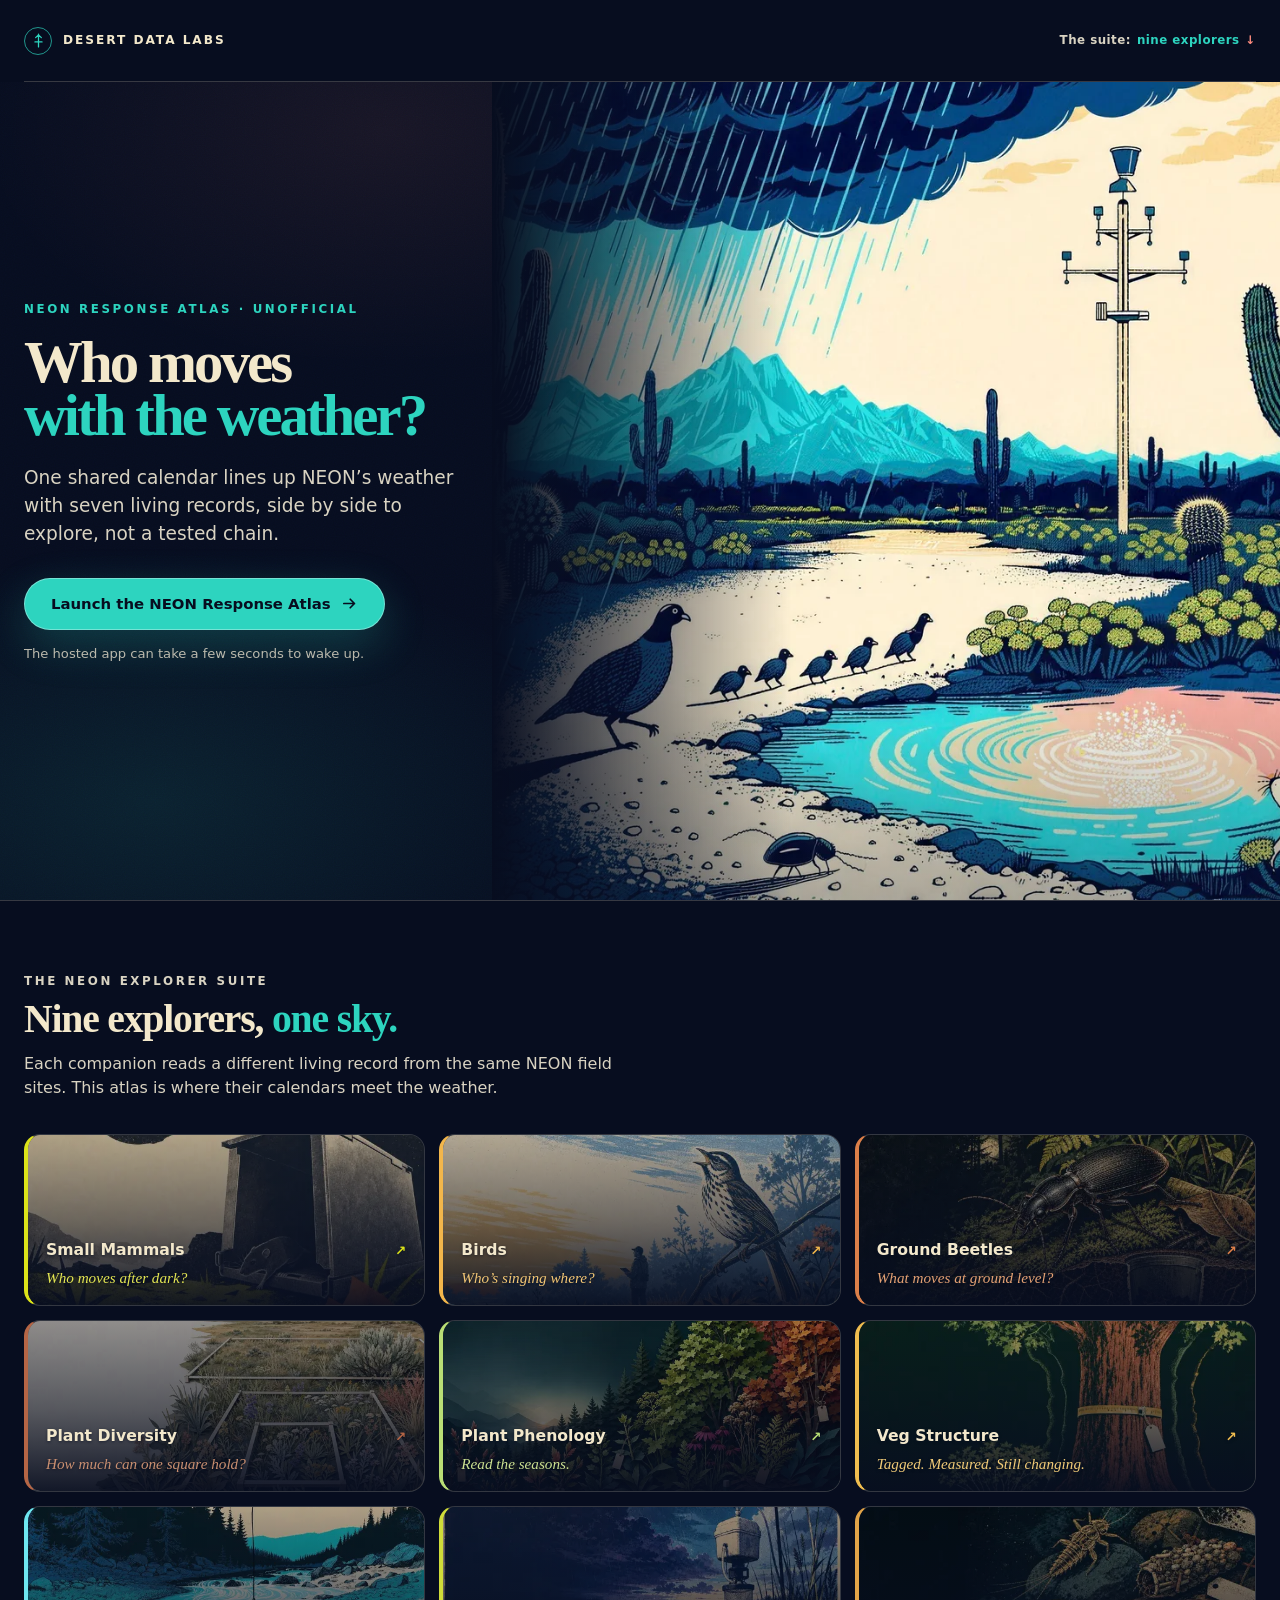
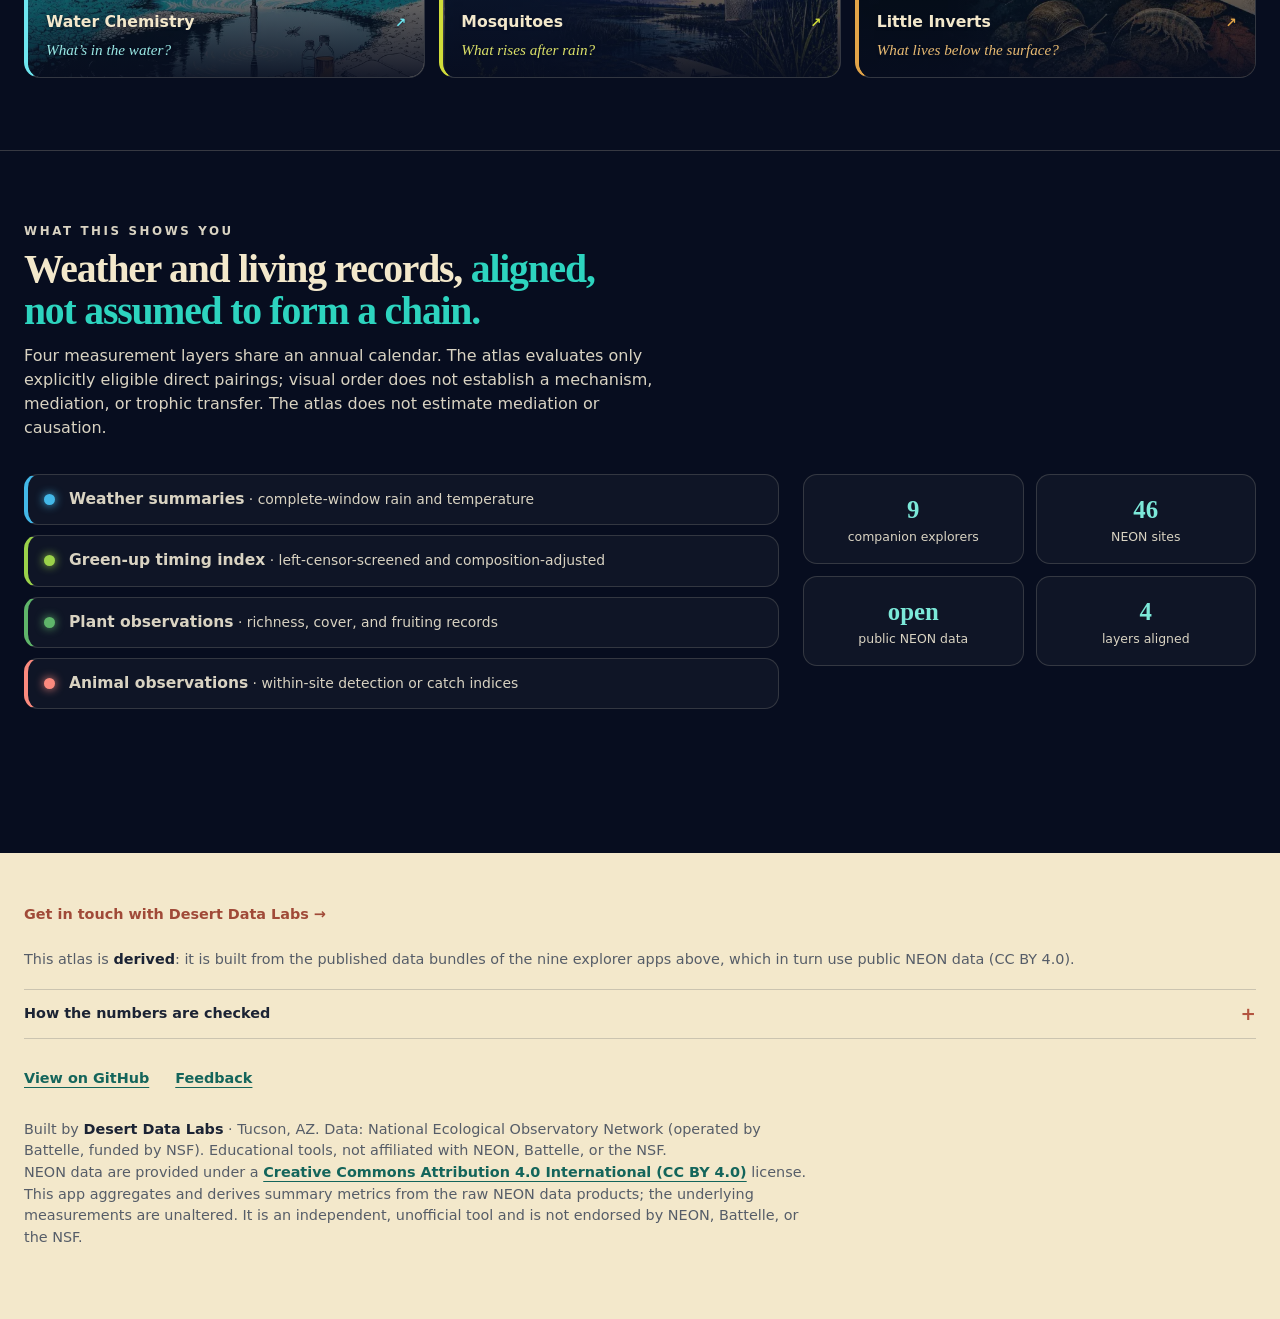
==== commit 935822d4: "Simplify the Atlas to four tabs: This site, One pairing, All sites, About Built from docs/SIMPLIFY-P" ====
--- a/docs/index.html
+++ b/docs/index.html
@@ -4,9 +4,9 @@
 <head>
   <meta charset="utf-8" />
   <meta name="viewport" content="width=device-width, initial-scale=1, viewport-fit=cover" />
-  <title>NEON Cross-Product Response Atlas · Desert Data Labs</title>
+  <title>NEON Response Atlas · Desert Data Labs</title>
   <meta name="description"
-    content="Who moves with the weather? One calendar lines up NEON's weather with nine living records and screens a small locked set of direct associations. The displayed layers are not a tested trophic chain." />
+    content="Who moves with the weather? One calendar lines up NEON's weather with seven living records and screens a small locked set of direct associations. The displayed layers are not a tested trophic chain." />
   <meta name="theme-color" content="#070d1f" />
   <link rel="canonical" href="https://tgilbert14.github.io/NEON-Driver-Cascade/" />
   <link rel="icon"
@@ -14,9 +14,9 @@
 
   <meta property="og:type" content="website" />
   <meta property="og:url" content="https://tgilbert14.github.io/NEON-Driver-Cascade/" />
-  <meta property="og:title" content="NEON Cross-Product Response Atlas · Desert Data Labs" />
+  <meta property="og:title" content="NEON Response Atlas · Desert Data Labs" />
   <meta property="og:description"
-    content="Who moves with the weather? NEON's weather and nine living records on one shared calendar, with coverage, uncertainty, and sensitivity checks in view. The layers are not a tested chain." />
+    content="Who moves with the weather? NEON's weather and seven living records on one shared calendar, with coverage, uncertainty, and sensitivity checks in view. The layers are not a tested chain." />
   <meta property="og:image" content="https://tgilbert14.github.io/NEON-Driver-Cascade/assets/cascade-og.png" />
   <meta property="og:image:secure_url" content="https://tgilbert14.github.io/NEON-Driver-Cascade/assets/cascade-og.png" />
   <meta property="og:image:type" content="image/png" />
@@ -25,9 +25,9 @@
   <meta property="og:image:alt"
     content="Vintage screen-print of a desert monsoon: storm and rain on the left, quail at a fresh rain pool beneath saguaros and a research instrument tower on the right." />
   <meta name="twitter:card" content="summary_large_image" />
-  <meta name="twitter:title" content="NEON Cross-Product Response Atlas · Desert Data Labs" />
+  <meta name="twitter:title" content="NEON Response Atlas · Desert Data Labs" />
   <meta name="twitter:description"
-    content="Who moves with the weather? NEON's weather and nine living records on one shared calendar. The displayed layers are not a tested trophic chain." />
+    content="Who moves with the weather? NEON's weather and seven living records on one shared calendar. The displayed layers are not a tested trophic chain." />
   <meta name="twitter:image" content="https://tgilbert14.github.io/NEON-Driver-Cascade/assets/cascade-og.png" />
   <meta name="twitter:image:alt"
     content="Vintage screen-print of a desert monsoon: storm and rain on the left, quail at a fresh rain pool beneath saguaros and a research instrument tower on the right." />
@@ -248,7 +248,7 @@
       background: var(--lc); box-shadow: 0 0 10px var(--lc);
     }
     .rung b { font-size: .97rem } .rung span { color: var(--paper-dim); font-size: .87rem }
-    /* canonical layer hues from the deployed atlas — keep in sync with the app */
+    /* canonical layer hues from the deployed atlas: keep in sync with the app */
     .r1 { --lc: #43b8e8 } .r2 { --lc: #9bd24a } .r3 { --lc: #5fb56a } .r4 { --lc: #fb8a7e }
 
     .stats { display: grid; grid-template-columns: repeat(2, 1fr); gap: 12px }
@@ -349,12 +349,12 @@
     <section class="poster">
       <div class="measure poster-grid">
         <div class="poster-copy">
-          <p class="kicker">Driver Cascade &middot; NEON Response Atlas &middot; unofficial</p>
+          <p class="kicker">NEON Response Atlas &middot; unofficial</p>
           <h1 aria-label="Who moves with the weather?"><span>Who moves</span> <em>with the weather?</em></h1>
-          <p class="lead">One shared calendar lines up NEON&rsquo;s weather with nine living records &mdash;
+          <p class="lead">One shared calendar lines up NEON&rsquo;s weather with seven living records,
             side by side to explore, not a tested chain.</p>
           <a class="button" href="https://019ee1cf-a484-44eb-a181-cd495df24b3b.share.connect.posit.cloud/">
-            Launch the Response Atlas
+            Launch the NEON Response Atlas
             <svg viewBox="0 0 24 24" fill="none" stroke="currentColor" stroke-width="2.4" stroke-linecap="round"
               stroke-linejoin="round" aria-hidden="true">
               <path d="M4 12h15M13 6l6 6-6 6" />
@@ -425,7 +425,7 @@
       <div class="measure">
         <div class="band-head">
           <p class="kicker">What this shows you</p>
-          <h2>Weather and living records, <em>aligned &mdash; not assumed to form a chain.</em></h2>
+          <h2>Weather and living records, <em>aligned, not assumed to form a chain.</em></h2>
           <p>Four measurement layers share an annual calendar. The atlas evaluates only explicitly eligible direct
             pairings; visual order does not establish a mechanism, mediation, or trophic transfer. The atlas does not
             estimate mediation or causation.</p>
@@ -460,18 +460,18 @@
         the nine explorer apps above, which in turn use public NEON data (CC BY 4.0).</p>
 
       <details class="honesty">
-        <summary>How it stays honest</summary>
+        <summary>How the numbers are checked</summary>
         <div class="hbody">
-          A short annual record can look patterned by chance. The atlas therefore requires minimum overlap,
-          preserves missing calendar years, uses exact finite circular-shift diagnostics for eligible direct pairings,
-          adjusts the pooled vote family, and reports trend, outcome-estimator, and spatial sensitivity checks.
-          The primary pooled vote currently covers two temperature-to-green-up pairings; plant and animal rows
-          remain descriptive context because the available products do not jointly supply defensible mediators,
-          aligned response windows, and complete effort denominators. Settings are literature-motivated and locked
-          in the published artifact, but this is retrospective exploratory work&mdash;not a preregistration&mdash;and
-          the hypothesis family evolved while the data were being examined. The green-up index is refit over each
-          full snapshot, so a refresh can revise historical values; downloadable definitions and hashes preserve
-          every published version. <strong>This independent educational tool is not affiliated with NEON, Battelle,
+          A short annual record can look patterned by chance. The atlas requires a minimum of six overlapping
+          years before it judges a pairing, keeps missing years in the calendar, uses a circular-shift test and a
+          block-bootstrap range for each judged pairing, adjusts the two-row pooled family, and reports trend,
+          estimator and spatial sensitivity checks. The pooled vote covers two temperature-to-green-up pairings;
+          the plant and animal rows stay as context because the products do not jointly supply a mediator, a
+          matched response window and a complete effort denominator. The lags and directions were set from the
+          literature and adjusted during earlier builds; they are fixed in the published artifact, and this is
+          retrospective exploratory work, not a preregistration. The green-up index is refit over each full
+          snapshot, so a refresh can revise historical values; downloadable definitions and hashes preserve every
+          published version. <strong>This independent educational tool is not affiliated with NEON, Battelle,
             or the NSF.</strong>
         </div>
       </details>
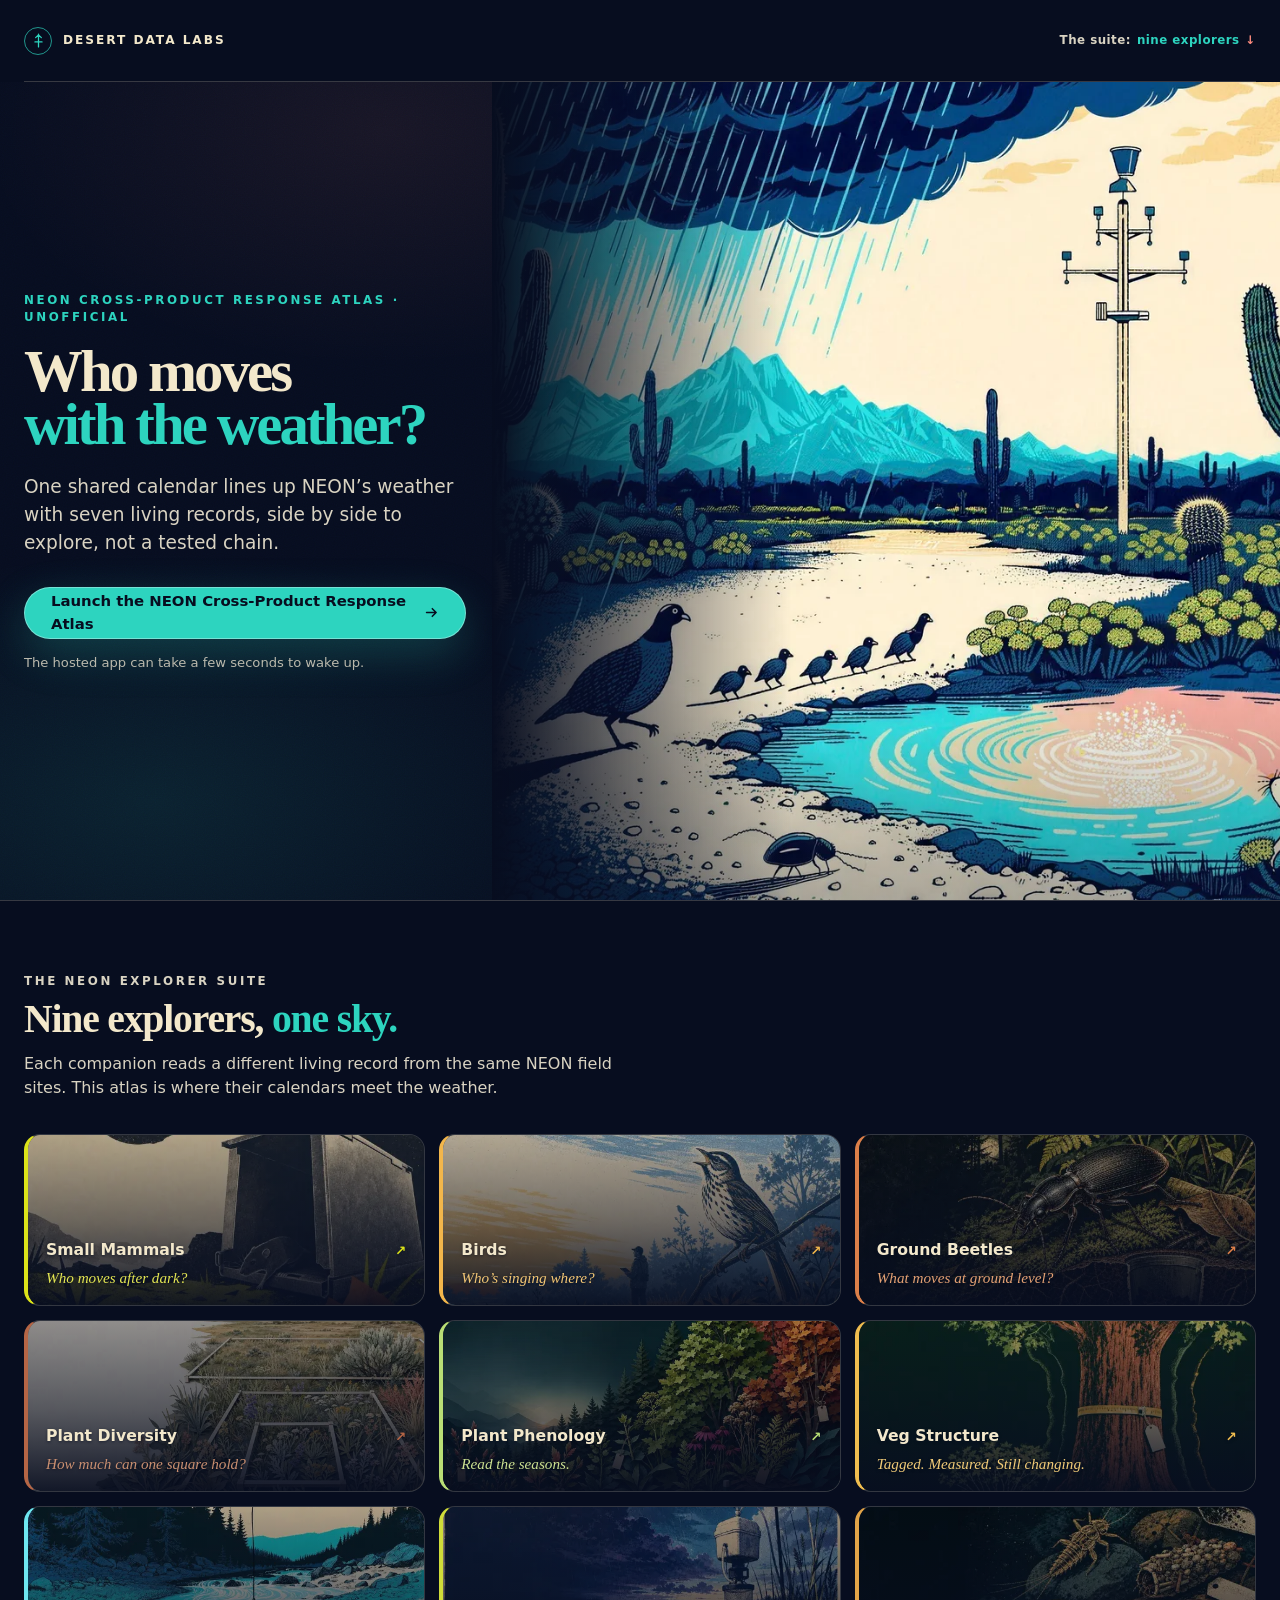
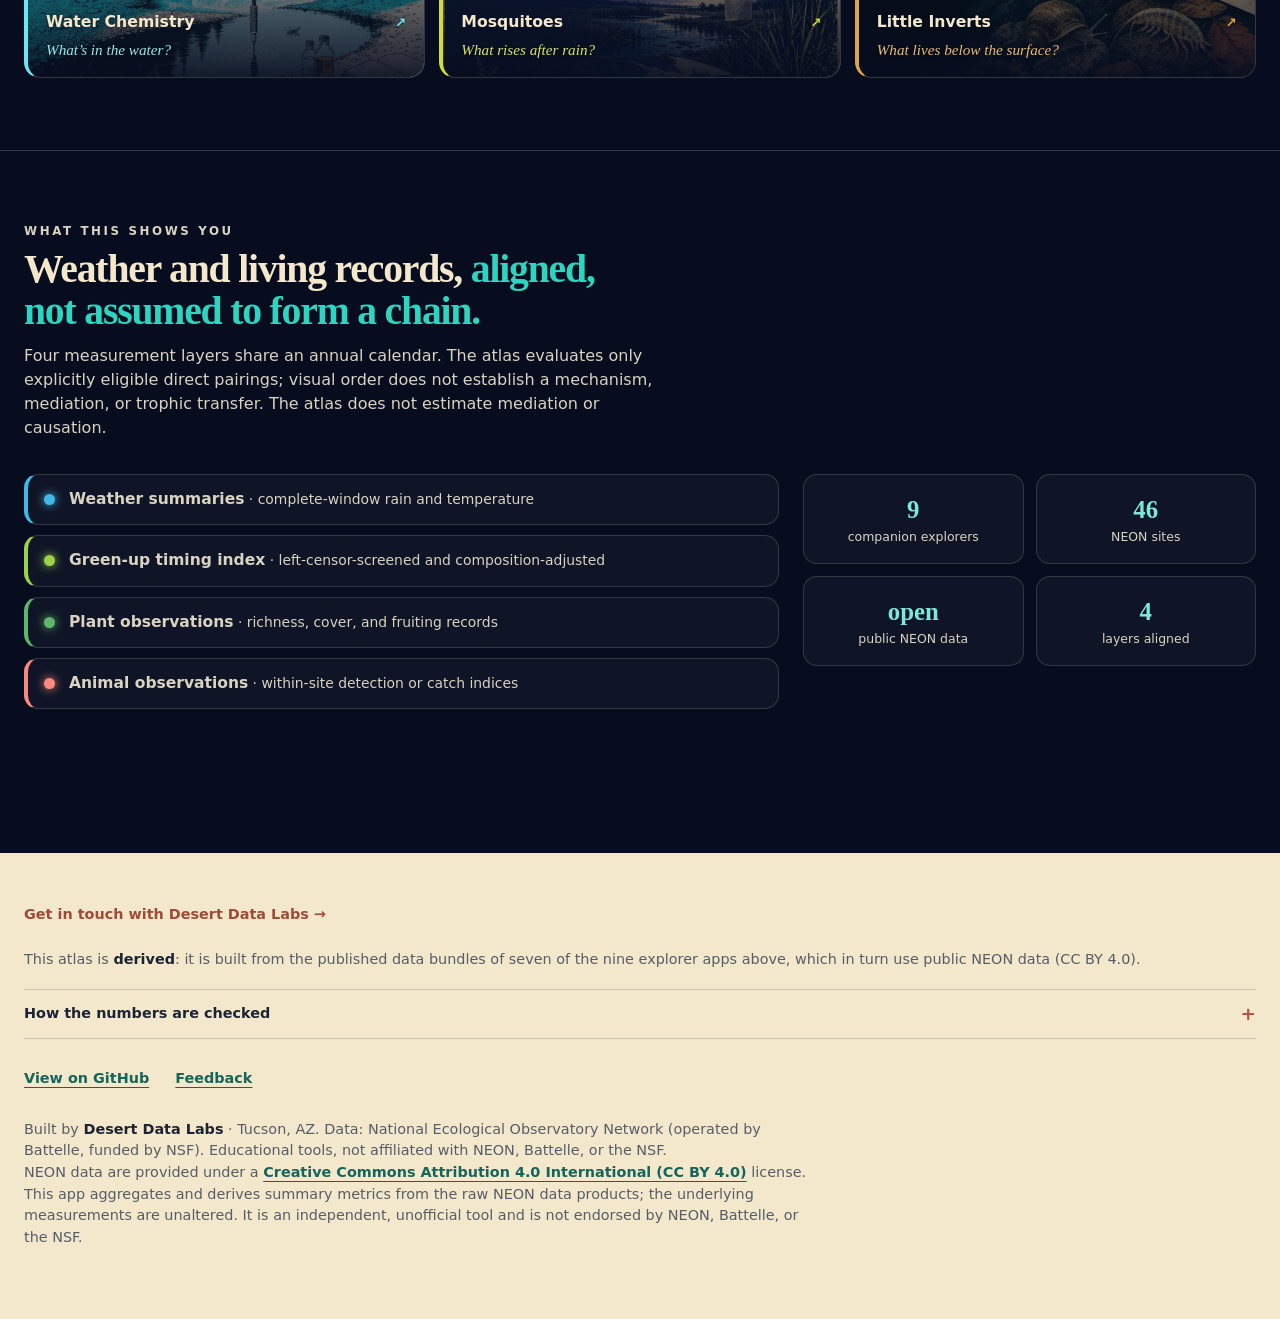
==== commit 203ebb0d: "Use one name, pin SRER as the default site, and fix the seven-of-nine cover line - Name: "NEON Cross" ====
--- a/docs/index.html
+++ b/docs/index.html
@@ -4,7 +4,7 @@
 <head>
   <meta charset="utf-8" />
   <meta name="viewport" content="width=device-width, initial-scale=1, viewport-fit=cover" />
-  <title>NEON Response Atlas · Desert Data Labs</title>
+  <title>NEON Cross-Product Response Atlas · Desert Data Labs</title>
   <meta name="description"
     content="Who moves with the weather? One calendar lines up NEON's weather with seven living records and screens a small locked set of direct associations. The displayed layers are not a tested trophic chain." />
   <meta name="theme-color" content="#070d1f" />
@@ -14,7 +14,7 @@
 
   <meta property="og:type" content="website" />
   <meta property="og:url" content="https://tgilbert14.github.io/NEON-Driver-Cascade/" />
-  <meta property="og:title" content="NEON Response Atlas · Desert Data Labs" />
+  <meta property="og:title" content="NEON Cross-Product Response Atlas · Desert Data Labs" />
   <meta property="og:description"
     content="Who moves with the weather? NEON's weather and seven living records on one shared calendar, with coverage, uncertainty, and sensitivity checks in view. The layers are not a tested chain." />
   <meta property="og:image" content="https://tgilbert14.github.io/NEON-Driver-Cascade/assets/cascade-og.png" />
@@ -25,7 +25,7 @@
   <meta property="og:image:alt"
     content="Vintage screen-print of a desert monsoon: storm and rain on the left, quail at a fresh rain pool beneath saguaros and a research instrument tower on the right." />
   <meta name="twitter:card" content="summary_large_image" />
-  <meta name="twitter:title" content="NEON Response Atlas · Desert Data Labs" />
+  <meta name="twitter:title" content="NEON Cross-Product Response Atlas · Desert Data Labs" />
   <meta name="twitter:description"
     content="Who moves with the weather? NEON's weather and seven living records on one shared calendar. The displayed layers are not a tested trophic chain." />
   <meta name="twitter:image" content="https://tgilbert14.github.io/NEON-Driver-Cascade/assets/cascade-og.png" />
@@ -349,12 +349,12 @@
     <section class="poster">
       <div class="measure poster-grid">
         <div class="poster-copy">
-          <p class="kicker">NEON Response Atlas &middot; unofficial</p>
+          <p class="kicker">NEON Cross-Product Response Atlas &middot; unofficial</p>
           <h1 aria-label="Who moves with the weather?"><span>Who moves</span> <em>with the weather?</em></h1>
           <p class="lead">One shared calendar lines up NEON&rsquo;s weather with seven living records,
             side by side to explore, not a tested chain.</p>
           <a class="button" href="https://019ee1cf-a484-44eb-a181-cd495df24b3b.share.connect.posit.cloud/">
-            Launch the NEON Response Atlas
+            Launch the NEON Cross-Product Response Atlas
             <svg viewBox="0 0 24 24" fill="none" stroke="currentColor" stroke-width="2.4" stroke-linecap="round"
               stroke-linejoin="round" aria-hidden="true">
               <path d="M4 12h15M13 6l6 6-6 6" />
@@ -457,7 +457,7 @@
       <a class="foot-cta" href="mailto:desertdatalabs@gmail.com?subject=NEON%20Explorer%20Suite">Get in touch with
         Desert Data Labs &rarr;</a>
       <p style="margin:6px 0 0">This atlas is <strong>derived</strong>: it is built from the published data bundles of
-        the nine explorer apps above, which in turn use public NEON data (CC BY 4.0).</p>
+        seven of the nine explorer apps above, which in turn use public NEON data (CC BY 4.0).</p>
 
       <details class="honesty">
         <summary>How the numbers are checked</summary>
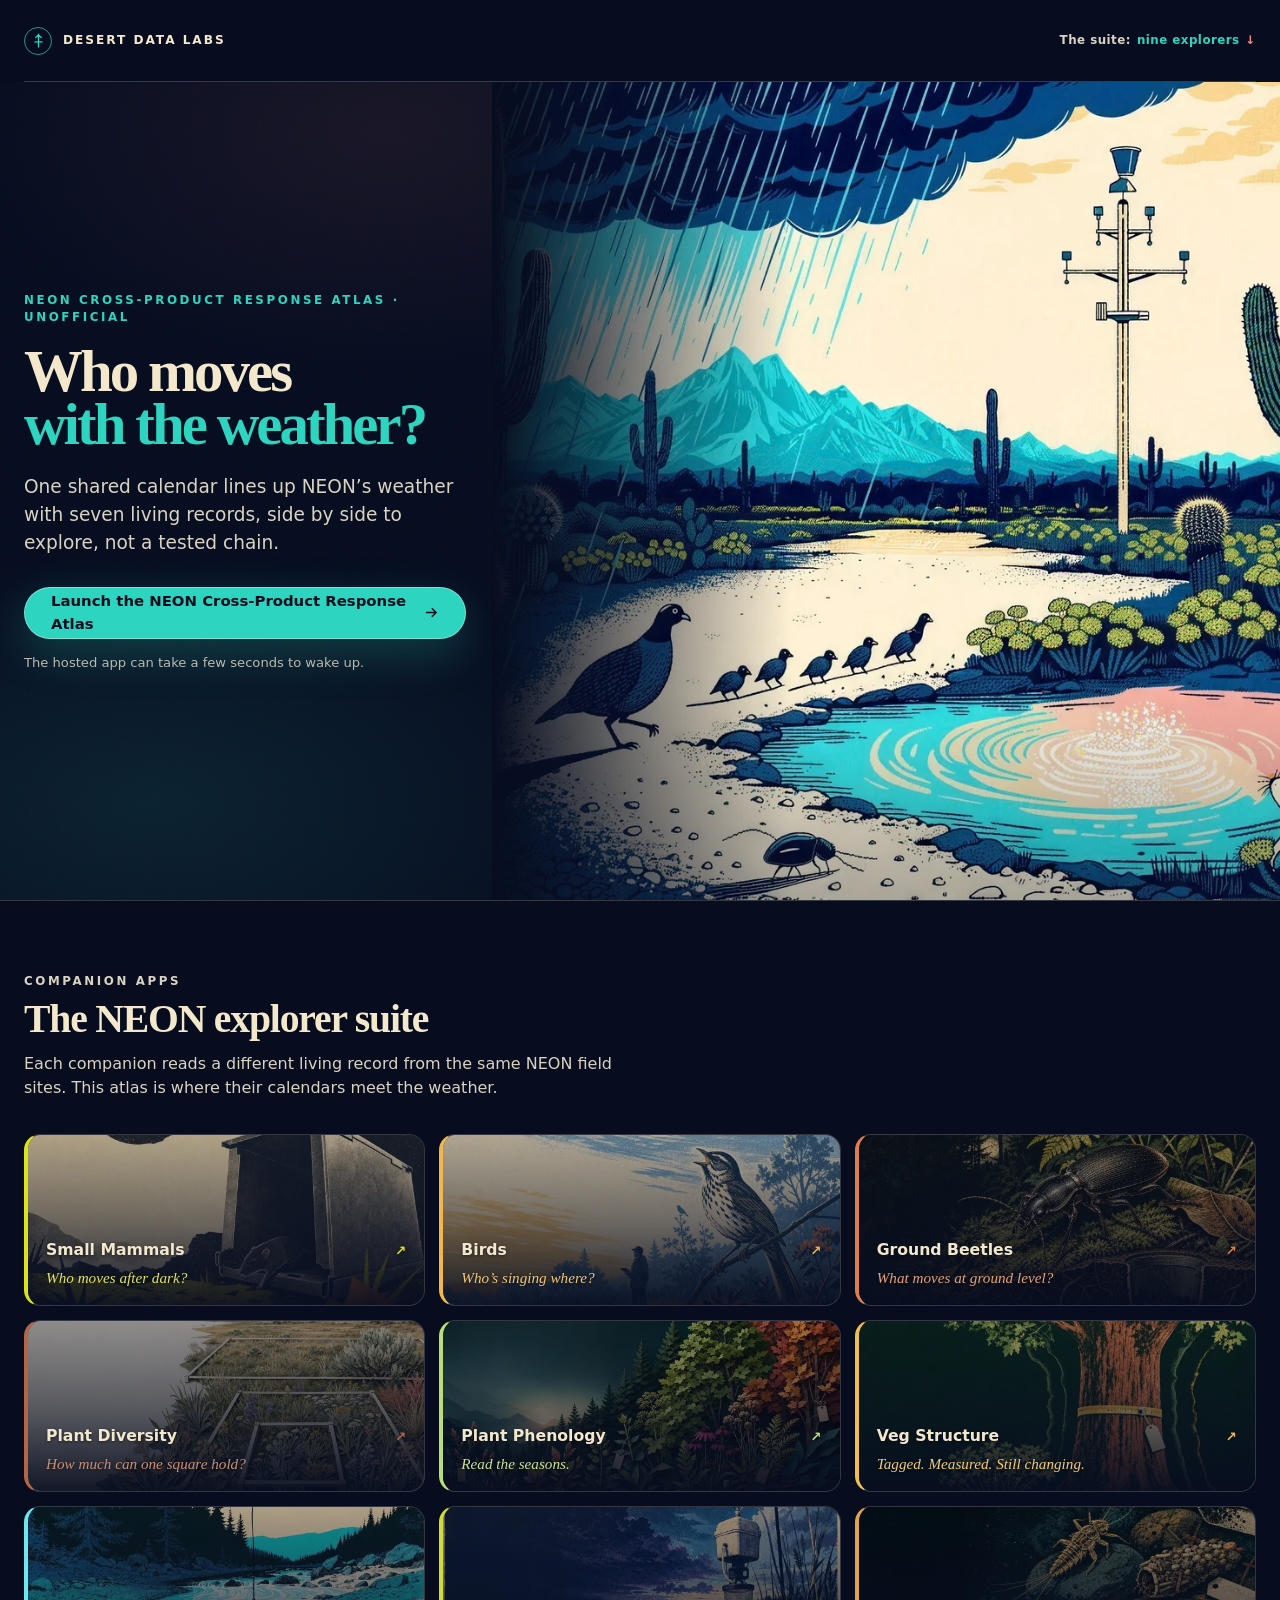
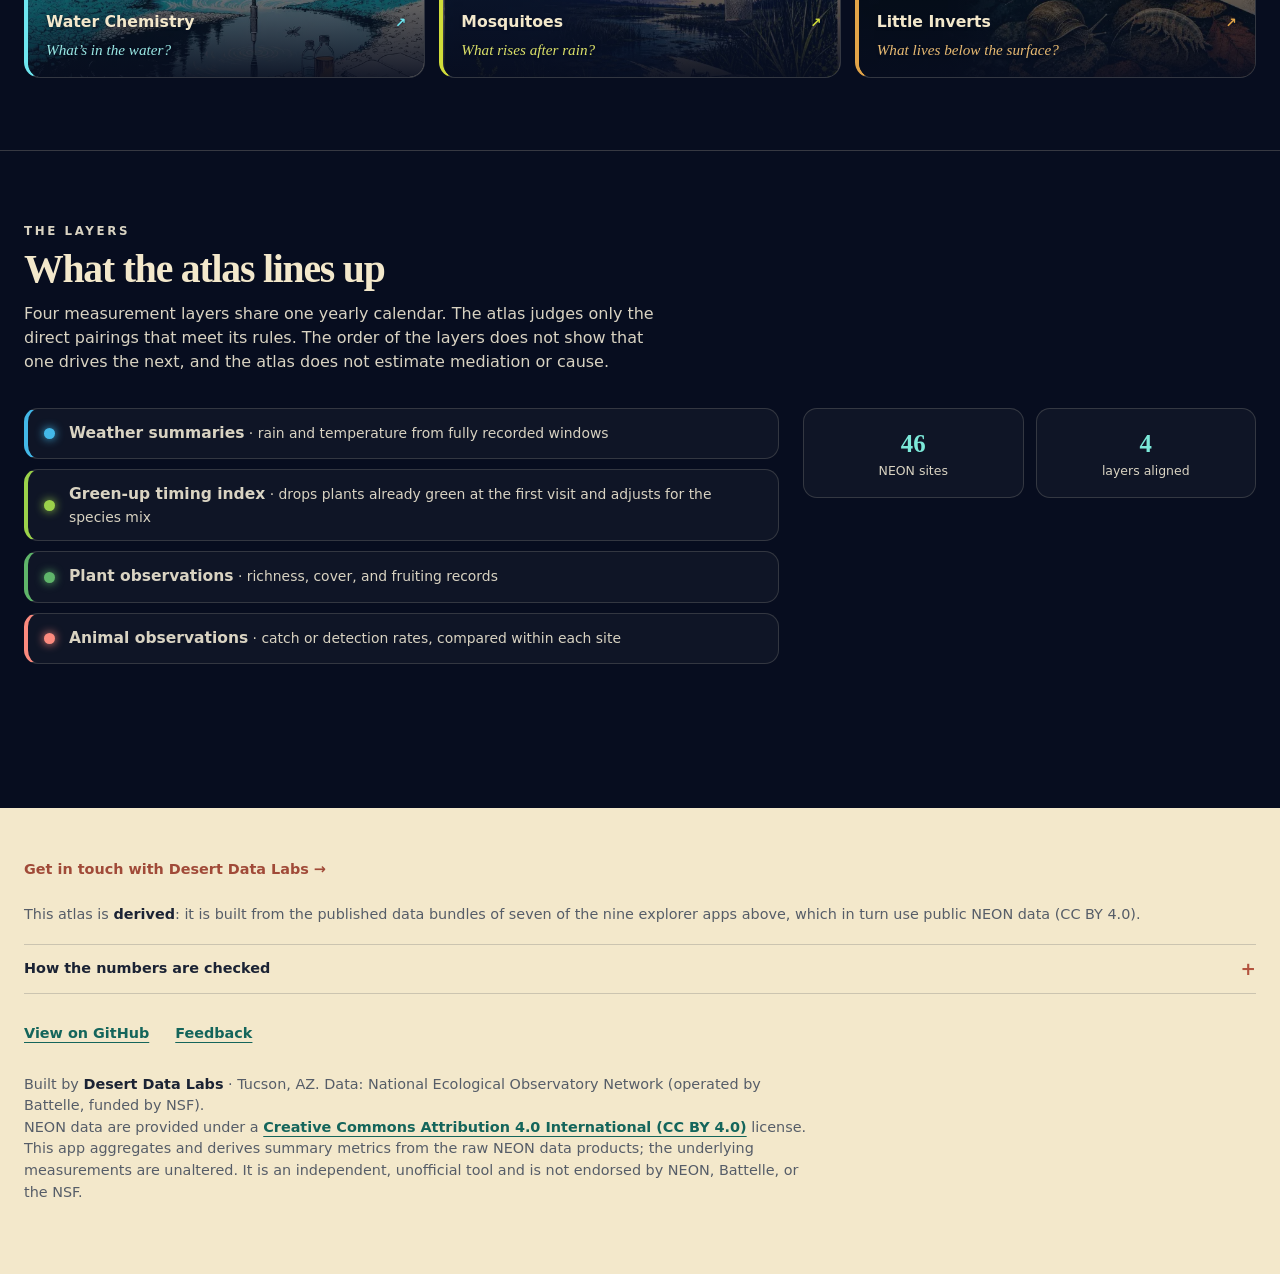
==== commit 7b2bf810: "Cover: plain headings, trimmed stat strip and footer, plain methods fold; add check_cover.sh Applies" ====
--- a/docs/index.html
+++ b/docs/index.html
@@ -6,7 +6,7 @@
   <meta name="viewport" content="width=device-width, initial-scale=1, viewport-fit=cover" />
   <title>NEON Cross-Product Response Atlas · Desert Data Labs</title>
   <meta name="description"
-    content="Who moves with the weather? One calendar lines up NEON's weather with seven living records and screens a small locked set of direct associations. The displayed layers are not a tested trophic chain." />
+    content="Who moves with the weather? One calendar lines up NEON's weather with seven living records and checks a small, fixed set of direct pairings. The layers are not a tested food chain." />
   <meta name="theme-color" content="#070d1f" />
   <link rel="canonical" href="https://tgilbert14.github.io/NEON-Driver-Cascade/" />
   <link rel="icon"
@@ -16,7 +16,7 @@
   <meta property="og:url" content="https://tgilbert14.github.io/NEON-Driver-Cascade/" />
   <meta property="og:title" content="NEON Cross-Product Response Atlas · Desert Data Labs" />
   <meta property="og:description"
-    content="Who moves with the weather? NEON's weather and seven living records on one shared calendar, with coverage, uncertainty, and sensitivity checks in view. The layers are not a tested chain." />
+    content="Who moves with the weather? An exploratory look at NEON's weather and seven living records on one shared calendar, with coverage, uncertainty and sensitivity checks shown." />
   <meta property="og:image" content="https://tgilbert14.github.io/NEON-Driver-Cascade/assets/cascade-og.png" />
   <meta property="og:image:secure_url" content="https://tgilbert14.github.io/NEON-Driver-Cascade/assets/cascade-og.png" />
   <meta property="og:image:type" content="image/png" />
@@ -27,7 +27,7 @@
   <meta name="twitter:card" content="summary_large_image" />
   <meta name="twitter:title" content="NEON Cross-Product Response Atlas · Desert Data Labs" />
   <meta name="twitter:description"
-    content="Who moves with the weather? NEON's weather and seven living records on one shared calendar. The displayed layers are not a tested trophic chain." />
+    content="Who moves with the weather? An exploratory atlas of NEON's weather and seven living records on one shared calendar." />
   <meta name="twitter:image" content="https://tgilbert14.github.io/NEON-Driver-Cascade/assets/cascade-og.png" />
   <meta name="twitter:image:alt"
     content="Vintage screen-print of a desert monsoon: storm and rain on the left, quail at a fresh rain pool beneath saguaros and a research instrument tower on the right." />
@@ -329,7 +329,7 @@
 </head>
 
 <body>
-  <a class="skip-link" href="#main">Skip to the atlas</a>
+  <a class="skip-link" href="#main">Skip to main content</a>
 
   <header class="measure topline">
     <span class="brand">
@@ -378,8 +378,8 @@
     <section class="suite band" id="suite" aria-label="The NEON Explorer Suite">
       <div class="measure">
         <div class="band-head">
-          <p class="kicker">The NEON Explorer Suite</p>
-          <h2>Nine explorers, <em>one sky.</em></h2>
+          <p class="kicker">Companion apps</p>
+          <h2>The NEON explorer suite</h2>
           <p>Each companion reads a different living record from the same NEON field sites. This atlas is where their
             calendars meet the weather.</p>
         </div>
@@ -424,27 +424,25 @@
     <section class="layers band" aria-label="What the atlas aligns">
       <div class="measure">
         <div class="band-head">
-          <p class="kicker">What this shows you</p>
-          <h2>Weather and living records, <em>aligned, not assumed to form a chain.</em></h2>
-          <p>Four measurement layers share an annual calendar. The atlas evaluates only explicitly eligible direct
-            pairings; visual order does not establish a mechanism, mediation, or trophic transfer. The atlas does not
-            estimate mediation or causation.</p>
+          <p class="kicker">The layers</p>
+          <h2>What the atlas lines up</h2>
+          <p>Four measurement layers share one yearly calendar. The atlas judges only the direct pairings that meet
+            its rules. The order of the layers does not show that one drives the next, and the atlas does not
+            estimate mediation or cause.</p>
         </div>
         <div class="layers-cols">
         <div class="flow">
           <div class="rung r1"><span class="dot" aria-hidden="true"></span><span><b>Weather summaries</b> &middot;
-              <span>complete-window rain and temperature</span></span></div>
+              <span>rain and temperature from fully recorded windows</span></span></div>
           <div class="rung r2"><span class="dot" aria-hidden="true"></span><span><b>Green-up timing index</b> &middot;
-              <span>left-censor-screened and composition-adjusted</span></span></div>
+              <span>drops plants already green at the first visit and adjusts for the species mix</span></span></div>
           <div class="rung r3"><span class="dot" aria-hidden="true"></span><span><b>Plant observations</b> &middot;
               <span>richness, cover, and fruiting records</span></span></div>
           <div class="rung r4"><span class="dot" aria-hidden="true"></span><span><b>Animal observations</b> &middot;
-              <span>within-site detection or catch indices</span></span></div>
+              <span>catch or detection rates, compared within each site</span></span></div>
         </div>
         <div class="stats">
-          <div class="stat"><div class="n">9</div><div class="l">companion explorers</div></div>
           <div class="stat"><div class="n">46</div><div class="l">NEON sites</div></div>
-          <div class="stat"><div class="n">open</div><div class="l">public NEON data</div></div>
           <div class="stat"><div class="n">4</div><div class="l">layers aligned</div></div>
         </div>
         </div>
@@ -462,17 +460,20 @@
       <details class="honesty">
         <summary>How the numbers are checked</summary>
         <div class="hbody">
-          A short annual record can look patterned by chance. The atlas requires a minimum of six overlapping
-          years before it judges a pairing, keeps missing years in the calendar, uses a circular-shift test and a
-          block-bootstrap range for each judged pairing, adjusts the two-row pooled family, and reports trend,
-          estimator and spatial sensitivity checks. The pooled vote covers two temperature-to-green-up pairings;
-          the plant and animal rows stay as context because the products do not jointly supply a mediator, a
-          matched response window and a complete effort denominator. The lags and directions were set from the
-          literature and adjusted during earlier builds; they are fixed in the published artifact, and this is
-          retrospective exploratory work, not a preregistration. The green-up index is refit over each full
-          snapshot, so a refresh can revise historical values; downloadable definitions and hashes preserve every
-          published version. <strong>This independent educational tool is not affiliated with NEON, Battelle,
-            or the NSF.</strong>
+          A few years of data can look patterned by chance. The atlas needs at least six overlapping years
+          before it judges a pairing, and years with missing data stay in the calendar as gaps. Each judged
+          pairing gets a shuffle-style test (one record is shifted in time against the other to see how often
+          chance gives as strong a match) and a bootstrap range (the years are resampled in blocks to show how
+          far the result could move). Only two pairings are pooled across sites, both temperature against
+          green-up timing, and their results are adjusted for being tested together. The atlas also checks
+          whether each direction holds after removing long-term trends, with a second green-up index, and
+          across NEON&rsquo;s regions. The plant and animal rows are shown as context only: these products do
+          not supply what a tested chain needs (a middle step, a matching response window and a full count of
+          sampling effort). The pairings, lags and directions were chosen from the literature and revised while
+          these data were explored; they are fixed in the published version, and this is exploratory work, not
+          a preregistration. The green-up index is refit over the full record at each snapshot, so a refresh
+          can change earlier years. Downloadable definitions and hashes keep every published version.
+          <strong>This independent educational tool is not affiliated with NEON, Battelle, or the NSF.</strong>
         </div>
       </details>
 
@@ -482,8 +483,7 @@
       </div>
 
       <p class="colophon">Built by <strong>Desert Data Labs</strong> &middot; Tucson, AZ. Data: National Ecological
-        Observatory Network (operated by Battelle, funded by NSF). Educational tools, not affiliated with NEON,
-        Battelle, or the NSF.<br />
+        Observatory Network (operated by Battelle, funded by NSF).<br />
         NEON data are provided under a <a href="https://creativecommons.org/licenses/by/4.0/" target="_blank"
           rel="noopener">Creative Commons Attribution 4.0 International (CC BY 4.0)</a> license. This app aggregates
         and derives summary metrics from the raw NEON data products; the underlying measurements are unaltered. It is
